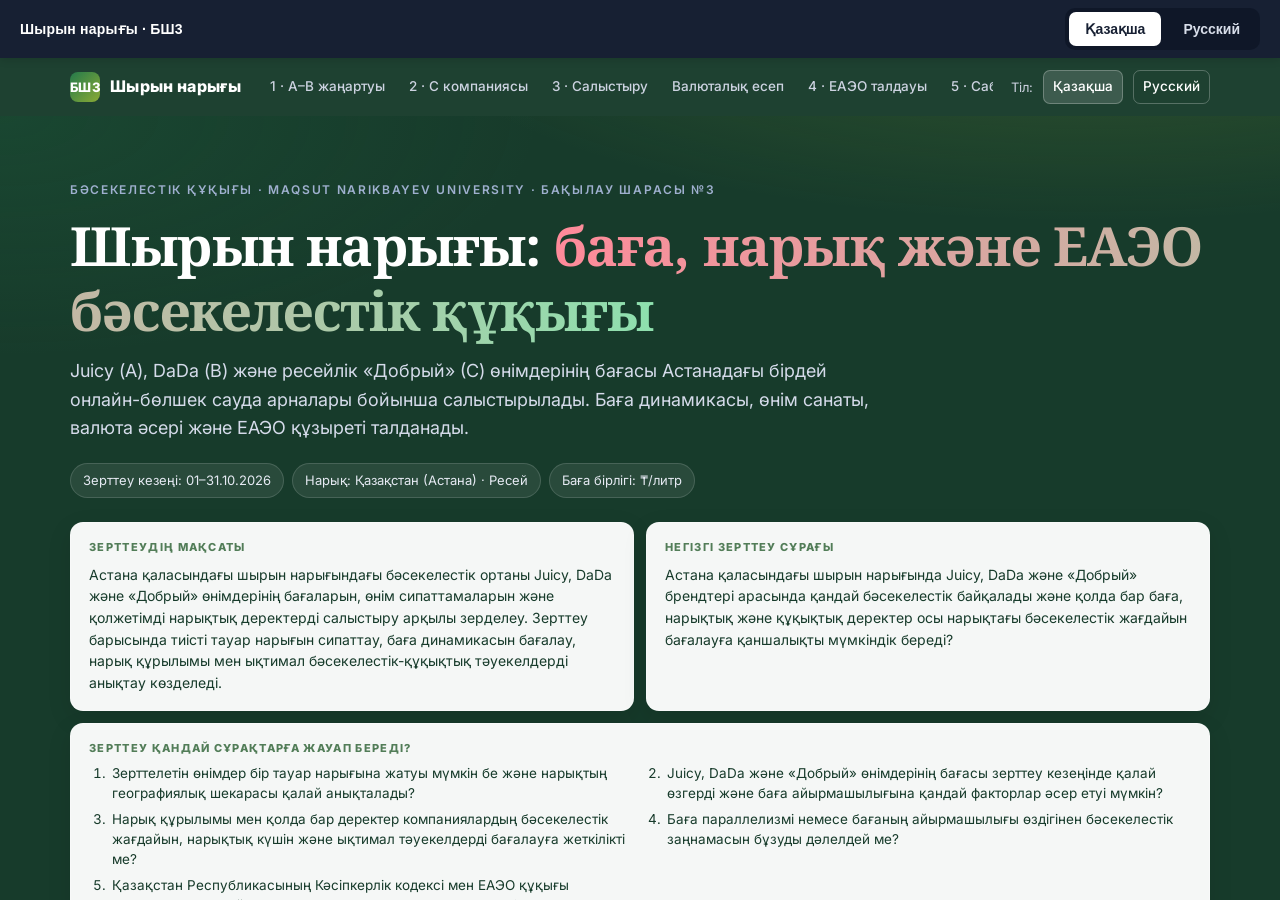
==== site/index.html @ 9baf0c92 "Publish bilingual BSH3 website" ====
<!doctype html>
<html lang="kk">
<head>
<meta charset="utf-8">
<meta name="viewport" content="width=device-width,initial-scale=1">
<title>Шырын нарығы | Рынок соков — БШ3</title>
<style>
*{box-sizing:border-box}
html,body{margin:0;width:100%;height:100%;font-family:Arial,sans-serif;background:#f3f5f8}
.language-bar{height:58px;display:flex;align-items:center;justify-content:space-between;gap:12px;padding:8px 20px;background:#172033;color:#fff;position:relative;z-index:10;box-shadow:0 2px 8px #0002}
.brand{font-size:14px;font-weight:600;letter-spacing:.2px}
.switch{display:flex;gap:6px;background:#0f1728;padding:4px;border-radius:10px}
.switch button{border:0;border-radius:7px;padding:9px 16px;background:transparent;color:#d8deea;font-size:14px;font-weight:600;cursor:pointer}
.switch button.active{background:#fff;color:#172033}
main{height:calc(100% - 58px);width:100%}
iframe{display:block;border:0;width:100%;height:100%;background:#fff}
@media(max-width:600px){.language-bar{padding:8px 10px}.brand{font-size:12px}.switch button{padding:8px 11px;font-size:13px}}
</style>
</head>
<body>
<header class="language-bar">
  <div class="brand" id="brand">Шырын нарығы · БШ3</div>
  <div class="switch" role="group" aria-label="Выбор языка / Тілді таңдау">
    <button id="kzBtn" class="active" type="button" aria-pressed="true" onclick="showLanguage('kk')">Қазақша</button>
    <button id="ruBtn" type="button" aria-pressed="false" onclick="showLanguage('ru')">Русский</button>
  </div>
</header>
<main><iframe id="platform" title="Платформа / Платформа"></iframe></main>
<script>
const pages = {
  kk: "[base64]/[base64]/[base64]/[base64]/QvNC60ZbQvdC00ZbQuiDQsdC10YDQtdC00ZY/PC9wPgo8L2Rpdj4KPGRpdiBjbGFzcz0icmVzZWFyY2gtcGFuZWwgcmVzZWFyY2gtcXVlc3Rpb25zIj4KPGRpdiBjbGFzcz0icmVzZWFyY2gtbGFiZWwiPtCX0LXRgNGC0YLQtdGDINKb0LDQvdC00LDQuSDRgdKx0YDQsNKb0YLQsNGA0pPQsCDQttCw0YPQsNC/[base64]/[base64]/[base64]/[base64]/[base64]/[base64]/RiyDTqdGB0YPRltC80LXQvSAoKzksNyUpINGC0q/RgdGW0L3QtNGW0YDRltC70LXQtNGWLiDQoSDQutC+0LzQv9Cw0L3QuNGP0YHRiyDigJQg0YDQtdGB0LXQudC70ZbQuiDQntCe0J4gwqvQnNGD0LvRgtC+0L0g0J/[base64]/[base64]/0LDQvdC40Y/RgdGLOiDQtdC7LCDQv9C+0LfQuNGG0LjRjywg0LzTmdGA0YLQtdCx0LU8L2Rpdj48L2E+CjxhIGNsYXNzPSJzY29yZSIgaHJlZj0iI2NtcCI+PGRpdiBjbGFzcz0ibm0iPtKu0Ygg0LrQvtC80L/[base64]/[base64]/[base64]/[base64]/[base64]/QutC10L0g0LbTmdC90LUg0q/RiCDQvtGA0YLQsNKbINC60q/[base64]/[base64]/[base64]/[base64]/0LDQvdC40Y8g0q/Qu9C10YHRliDQsdGA0LXQvdC0INKv0LvQtdGB0ZYg0YDQtdGC0ZbQvdC00LUg0LrTqdGA0YHQtdGC0ZbQu9C80LXQudC00ZYuPC9wPgo8L2Rpdj48aDMgY2xhc3M9Im10MiI+0JrQvtC80L/QsNC90LjRjyDQtNC10qPQs9C10LnRltC90LTQtdCz0ZYg0LHSsdGA0YvQvdKT0Ysg0q/[base64]/QtdC9INC+0L3Ri9KjINC60LXQt9C10qPRliDRgdCw0pvRgtCw0LvQtNGLLjwvc21hbGw+PC90ZD48L3RyPgo8dHI+PHRkPlJHIEJyYW5kcyAoRGFEYSksINC606nQu9C10LzQtNGW0Log0q/[base64]/0YLRltC70ZbQutGC0LUgKDAyLjA3LjIwMjYpINGI0YvRgNGL0L0g0q/Qu9C10YHRliDQutOp0YDRgdC10YLRltC70LzQtdCz0LXQvTsgMjAyNSDQutC10LfQtdKj0ZYg0YHQsNKb0YLQsNC70LTRiy48L3NtYWxsPjwvdGQ+PC90cj4KPHRyPjx0ZD7QntGC0LDQvdC00YvSmyDTqdC90ZbQvNC90ZbSoyDQvdCw0YDRi9Kb0YLQsNKT0Ysg0q/[base64]/[base64]/0LDQvdC40Y/RgdGLINGA0LXRgtGW0L3QtNC1INCg0LXRgdC10LnQtNC1INGC0ZbRgNC60LXQu9Cz0LXQvSDQntCe0J4gwqvQnNGD0LvRgtC+0L0g0J/[base64]/[base64]/[base64]/[base64]/[base64]/[base64]/PC9kaXY+PGRpdiBjbGFzcz0iYSIgc3R5bGU9ImNvbG9yOnZhcigtLWJhZCkiPtCW0L7SmzwvZGl2PjxwPtCh0LDRgtGL0LvRi9C8INC606nQu9C10LzRliwg0LDQu9C80LDRgdGC0YvRgNGDINC40LrQtdC80LTRltC70ZbQs9GWLCDRgdCw0YLRi9C/[base64]/[base64]/0LDQvdC40Y/[base64]/QvdC00LXRgNGW0L3QtNC1INCx0ZbRgCDQv9C70LDRgtGE0L7RgNC80LDQtNCw0pPRiyDQtdC60ZYg0L7RgNGC0LDSmyDQtNKv0LrQtdC9IOKAlCBBeWFuTWFya2V0INC/[base64]/0LvQsNGC0YTQvtGA0LzQsCDQttOZ0L3QtSDQsdGW0YDQtNC10Lkg0LXQutGWINC00q/[base64]/RgNGWPC90ZD48dGQ+0JTSr9C60LXQvdC00ZbQuiDQsdCw0pPQsCDRgtCw0YDQuNGF0Ys8L3RkPjx0ZD7QlNKv0LrQtdC90LTRltC6INCx0LDSk9CwINGC0LDRgNC40YXRizwvdGQ+PHRkPtCU0q/QutC10L3QtNGW0Log0LHQsNKT0LAg0YLQsNGA0LjRhdGLPC90ZD48dGQ+0KHQutGA0LjQvdGI0L7RgtGC0LDSk9GLINC00q/[base64]/[base64]/[base64]/QutC10L0g0LHQsNKT0LDQu9Cw0YDRiy4g0KLTqdC80LXQvdC00LUg0LHQsNGB0YLQsNC/0pvRiyDQsdOp0LvRiNC10Log0LHQsNKT0LAg0LbTmdC90LUg4oK4L9C7INC805nQvdGWINCx0LXRgNGW0LvQs9C10L07IDAsOTUg0Lsg06nQvdGW0LzQtNC10YAg0q/[base64]/[base64]/[base64]/[base64]/[base64]/RiCDQsdGA0LXQvdC00YLRltKjINGC0ZbQutC10LvQtdC5INGB0LDQu9GL0YHRgtGL0YDRg9GLIEF5YW5NYXJrZXQg0L/QtdC9IFNtYWxsINGB0LjRj9Kb0YLRiyDQvtGA0YLQsNKbINC00q/QutC10L3QtNC10YDQtNC1INC20q/RgNCz0ZbQt9GW0LvQtdC00ZY7INKb0LDQu9KT0LDQvSDQtNKv0LrQtdC90LTQtdGA0LTQtdCz0ZYg0LHQsNKT0LDQu9Cw0YAg0L3QsNGA0YvSm9GC0LDSk9GLINKx0YHRi9C90YvRgdGC0LDRgCDQsNGD0pvRi9C80YvQvSDRgdC40L/[base64]/QsNC90LXQu9GM0LTQtdGA0ZYg0LzQtdC9INKb0LDRgtGL0YHRiyDQttC+0psg0YLQsNGD0LDRgCDRgdGD0YDQtdGC0YLQtdGA0ZYg0LDQu9GL0L3Ri9C/[base64]/QvTwvZmlnY2FwdGlvbj48L2ZpZ3VyZT48L2Rpdj48L2Rpdj4KPGgzIGNsYXNzPSJtdDIiPtCe0YDRgtCw0psg0LTSr9C60LXQvdC00LXRgCDQsdC+0LnRi9C90YjQsCDRgdCw0LvRi9GB0YLRi9GA0YMsIOKCuC/QuzwvaDM+CjxkaXYgY2xhc3M9InRibHdyYXAgbXQiPgo8dGFibGUgY2xhc3M9InRibCI+Cjx0aGVhZD48dHI+PHRoPtCa0q/[base64]/[base64]/[base64]/[base64]/[base64]/[base64]/[base64]/[base64]/[base64]/[base64]/[base64]/LCAyLdGC0LDRgNC80LDSmzwvdGQ+PHRkPtCR06nQu9GW0Lwg0LzSr9GI0LUg0LzQtdC80LvQtdC60LXRgtGC0LXRgNC00ZbSoyDQtdC60ZYg0LbTmdC90LUg0L7QtNCw0L0g0LrTqdC/[base64]/[base64]/[base64]/[base64]/[base64]/QtdC9INC00LjRgdGC0YDQuNCx0YzRjtGC0L7RgCDQsNGA0LDRgdGL0L3QtNCw0pPRiyDRiNCw0YDRgiDigJQg0YLQtdC6INGL0pvRgtC40LzQsNC7INC30LXRgNGC0YLQtdGDINCx0LDSk9GL0YLRiy48L3RkPjwvdHI+Cjx0cj48dGQ+NzYt0LHQsNC/[base64]/0L/[base64]/0L/[base64]/Qu9GL0psg0YjQtdC60LDRgNCw0YHRiyDQtdC60ZYg0LbTmdC90LUg0L7QtNCw0L0g0LrTqdC/INC80q/RiNC1INC80LXQvNC70LXQutC10YLRgtGW0qMg0LDRg9C80LDSk9GL0L0g0pvQsNC80YLRi9GB0LAsINC90LDRgNGL0psg0YLRgNCw0L3RgdGI0LXQutCw0YDQsNC70YvSmyDQsdC+0LvRi9C/[base64]/[base64]/[base64]/[base64]/0LDQvdC40Y/[base64]/0LrRltC70ZbQutGC0ZYg0YjQtdC6INGC0LXQutGB0LXRgNGW0LvQvNC10LnQtNGWLjwvdGQ+PC90cj4KPHRyIGNsYXNzPSJncnAiPjx0ZCBjb2xzcGFuPSIzIj7SmtCw0LfQsNKb0YHRgtCw0L0g0KDQtdGB0L/Rg9Cx0LvQuNC60LDRgdGL0L3Ri9KjINKb0rHSm9GL0pPRizwvdGQ+PC90cj4KPHRyPjx0ZD7QmtOZ0YHRltC/[base64]/0L7Qu9C40Y/Qu9GL0psg0LbQsNKT0LTQsNC50LTRiyDRgtC10YDRltGBINC/[base64]/0LXQvSDQsNKb0L/[base64]/[base64]/0LDQvdC40Y/QvdGLINKb0L7RgdGDINGC0YDQsNC90YHRiNC10LrQsNGA0LDQu9GL0psg0L3QsNGA0YvSm9GC0Ysg06nQt9C00ZbQs9GW0L3QtdC9INC005nQu9C10LvQtNC10LzQtdC50LTRli48L2I+0J3QsNGA0YvSm9GC0YvSoyDQs9C10L7Qs9GA0LDRhNC40Y/[base64]/[base64]/[base64]/[base64]/[base64]/[base64]/[base64]/RgtC10YM8L3RkPjwvdHI+Cjx0cj48dGQ+0JHRgNC10L3QtNGC0LXRgCDQsdC+0LnRi9C90YjQsCDRgdCw0YLRi9C70YvQvCDQutOp0LvQtdC80ZYg0LzQtdC9INC90LDRgNGL0psg0q/[base64]/0LDQvdC40Y/Qu9Cw0YAg0LDRgNCw0YHRi9C90LTQsNKT0Ysg0LHQsNC50LvQsNC90YvRgSDQv9C10L0g0LDSm9C/[base64]/[base64]/QtNGW0Log0KEg0LrQvtC80L/QsNC90LjRj9GB0Ysg0LzQtdC9INC20LDSo9CwINC00LXRgNC10LrRgtC10YAg0pvQvtGB0YvQu9KT0LDQvdC90LDQvSDQutC10LnRltC9INC60q/[base64]/[base64]/[base64]/[base64]/[base64]/[base64]/[base64]/RhtC40Y8g4omIIDAsMDAuINCU0LXSo9Cz0LXQudC70LXRgCDQsNGA0LDRgdGL0L3QtNCw0pPRiyDQutC+0YDRgNC10LvRj9GG0LjRjyAoMCw3NCkg4oCUINC10LrRliDQsdGA0LXQvdC00LrQtSDQvtGA0YLQsNKbINC40L3RhNC70Y/RhtC40Y/[base64]/[base64]/Qu9C10YHRltC9INC10YHQtdC/[base64]/[base64]/[base64]/Sm9GLINC90rHRgdKb0LApPC9iPjwvdGQ+PHRkPsKr0JTQvtCx0YDRi9C5wrsg0pvQvtGB0YvQu9C00Ys7INC60q/[base64]/[base64]/RgNC70ZYuINCd0LDRgNGL0psg0q/[base64]/[base64]/[base64]/0LAg0LzQtdC9INKb0rHRgNCw0Lwg0LDQudGL0YDQvNCw0YHRi9C9INC20L7QudC80LDQudC00YsuPC9saT4KPGxpPuKCuC/[base64]/0LDQvdC40Y8g0LTQtdKj0LPQtdC50ZbQvdC00LUg0LbTmdC90LUg05nRgNGC0q/RgNC70ZYg0LrQtdC30LXSo9C00LU7IEhISSDQvNC10L0gQ1IzINC10YHQtdC/[base64]/[base64]/RiCDQsdGA0LXQvdC00YLRliA0INCw0L/RgtCwINCx0L7QudGLINCw0L/[base64]/QsNGA0YLQvdC10YDRgdGC0ZbSoyDRgtGW0YDQutC10YMg0LTQtdGA0LXQutGC0LXRgNGW0L0g0YDQsNGB0YLQsNGDLjwvbGk+CjxsaT7SmtCgINCR0J3QoS3RgtC10L0g0YjRi9GA0YvQvSDQuNC80L/[base64]/[base64]/[base64]/[base64]/[base64]/[base64]/QutC10L3QtNGW0Log0LHQsNKb0YvQu9Cw0YM7INChINC60L7QvNC/0LDQvdC40Y/[base64]/Qu9Cw0YLRhNC+0YDQvNCw0LTQsNKT0Ysg0LHRltGA0LTQtdC5INC00q/[base64]/[base64]/0LDQudC00LDQu9Cw0L3RgyDRgtGD0YDQsNC70Ysg0LzTmdC70ZbQvNC00LXQvNC1PC9oMz4KPHA+0JbQsNGB0LDQvdC00Ysg0LjQvdGC0LXQu9C70LXQutGCINC/[base64]/[base64]/[base64]/[base64]/QvdGWOiAzMS4xMC4yMDI2LiDQn9C70LDRgtGE0L7RgNC80LAg0L7Sm9GDLdC30LXRgNGC0YLQtdGDINC80LDRgtC10YDQuNCw0LvRiyDQsdC+0LvRi9C/[base64]/[base64]/[base64]/[base64]/[base64]/J0RhRGEnOidKdWljeSd9OiAkeyh2PjA/[base64]/[base64]",
  ru: "[base64]/[base64]/RgNCw0LLQsCDQldCQ0K3QoTwvYT48L2xpPgo8bGk+PGEgaHJlZj0iI2NvbnQiPjUgwrcg0J/[base64]/RgNCw0LLQviDQldCQ0K3QoTwvZW0+PC9oMT4KPHAgY2xhc3M9ImxlYWQiPtCm0LXQvdGLINC/0YDQvtC00YPQutGC0L7QsiBKdWljeSAoQSksIERhRGEgKEIpINC4INGA0L7RgdGB0LjQudGB0LrQvtCz0L4g0LHRgNC10L3QtNCwIMKr0JTQvtCx0YDRi9C5wrsgKEMpINGB0L7Qv9C+0YHRgtCw0LLQu9GP0Y7RgtGB0Y8g0L/[base64]/0YDQvtC00YPQutGG0LjQuCwg0LLQu9C40Y/QvdC40LUg0LLQsNC70Y7RgtC90L7Qs9C+INC60YPRgNGB0LAg0Lgg0LrQvtC80L/QtdGC0LXQvdGG0LjRjyDQvtGA0LPQsNC90L7QsiDQldCQ0K3QoS48L3A+CjxkaXYgY2xhc3M9Im1ldGEiPgo8c3BhbiBjbGFzcz0iY2hpcCI+0J/[base64]/Rg9GC0LXQvCDRgdC+0L/QvtGB0YLQsNCy0LvQtdC90LjRjyDRhtC10L0sINGF0LDRgNCw0LrRgtC10YDQuNGB0YLQuNC6INC/[base64]/0L7RgtC10L3RhtC40LDQu9GM0L3Ri9C1INGA0LjRgdC60Lgg0YEg0YLQvtGH0LrQuCDQt9GA0LXQvdC40Y8g0LrQvtC90LrRg9GA0LXQvdGC0L3QvtCz0L4g0L/RgNCw0LLQsC48L3A+CjwvZGl2Pgo8ZGl2IGNsYXNzPSJyZXNlYXJjaC1wYW5lbCI+CjxkaXYgY2xhc3M9InJlc2VhcmNoLWxhYmVsIj7QntGB0L3QvtCy0L3QvtC5INC40YHRgdC70LXQtNC+0LLQsNGC0LXQu9GM0YHQutC40Lkg0LLQvtC/[base64]/0YDQsNCy0L7QstGL0LUg0LTQsNC90L3Ri9C1INC/0L7Qt9Cy0L7Qu9GP0Y7RgiDQvtGG0LXQvdC40YLRjCDRgdC+0YHRgtC+0Y/QvdC40LUg0LrQvtC90LrRg9GA0LXQvdGG0LjQuCDQvdCwINGN0YLQvtC8INGA0YvQvdC60LU/PC9wPgo8L2Rpdj4KPGRpdiBjbGFzcz0icmVzZWFyY2gtcGFuZWwgcmVzZWFyY2gtcXVlc3Rpb25zIj4KPGRpdiBjbGFzcz0icmVzZWFyY2gtbGFiZWwiPtCd0LAg0LrQsNC60LjQtSDQstC+0L/RgNC+0YHRiyDQvtGC0LLQtdGH0LDQtdGCINC40YHRgdC70LXQtNC+0LLQsNC90LjQtT88L2Rpdj4KPG9sPgo8bGk+0JzQvtCz0YPRgiDQu9C4INC40YHRgdC70LXQtNGD0LXQvNGL0LUg0L/RgNC+0LTRg9C60YLRiyDQvtGC0L3QvtGB0LjRgtGM0YHRjyDQuiDQvtC00L3QvtC80YMg0YLQvtCy0LDRgNC90L7QvNGDINGA0YvQvdC60YMg0Lgg0LrQsNC6INC+0L/RgNC10LTQtdC70Y/RjtGC0YHRjyDQtdCz0L4g0LPQtdC+0LPRgNCw0YTQuNGH0LXRgdC60LjQtSDQs9GA0LDQvdC40YbRiz88L2xpPgo8bGk+0JrQsNC6INC40LfQvNC10L3Rj9C70LjRgdGMINGG0LXQvdGLIEp1aWN5LCBEYURhINC4IMKr0JTQvtCx0YDRi9C5wrsg0LIg0L/QtdGA0LjQvtC0INC40YHRgdC70LXQtNC+0LLQsNC90LjRjyDQuCDQutCw0LrQuNC1INGE0LDQutGC0L7RgNGLINC80L7Qs9C70Lgg0L/QvtCy0LvQuNGP0YLRjCDQvdCwINGA0LDQt9C90LjRhtGDINCyINGG0LXQvdCw0YU/PC9saT4KPGxpPtCU0L7RgdGC0LDRgtC+0YfQvdC+INC70Lgg0YHRgtGA0YPQutGC0YPRgNGLINGA0YvQvdC60LAg0Lgg0LjQvNC10Y7RidC40YXRgdGPINC00LDQvdC90YvRhSDQtNC70Y8g0L7RhtC10L3QutC4INC60L7QvdC60YPRgNC10L3RgtC90L7Qs9C+INC/0L7Qu9C+0LbQtdC90LjRjyDQutC+0LzQv9Cw0L3QuNC5LCDQuNGFINGA0YvQvdC+0YfQvdC+0Lkg0YHQuNC70Ysg0Lgg0L/QvtGC0LXQvdGG0LjQsNC70YzQvdGL0YUg0YDQuNGB0LrQvtCyPzwvbGk+CjxsaT7QlNC+0LrQsNC30YvQstCw0Y7RgiDQu9C4INGG0LXQvdC+0LLQvtC5INC/[base64]/0YDQsNCy0L7QstGL0LUg0LrRgNC40YLQtdGA0LjQuCDQv9GA0LjQvNC10L3QuNC80Ysg0YEg0YLQvtGH0LrQuCDQt9GA0LXQvdC40Y8g0J/RgNC10LTQv9GA0LjQvdC40LzQsNGC0LXQu9GM0YHQutC+0LPQviDQutC+0LTQtdC60YHQsCDQoNC10YHQv9GD0LHQu9C40LrQuCDQmtCw0LfQsNGF0YHRgtCw0L0g0Lgg0L/[base64]/0L/[base64]/[base64]/RhtC40Y8g4omIIDAsMDApOyDQvdCw0L/RgNCw0LLQu9C10L3QuNGPINC40LfQvNC10L3QtdC90LjRjyDRgdC+0LLQv9Cw0LvQuCDRgtC+0LvRjNC60L4g0LIgNSDQuNC3IDExINC80LXRgdGP0YbQtdCyLiDQk9C+0LTQvtCy0L7QuSDRgNC+0YHRgiAoSnVpY3kgKzUsMSUsIERhRGEgKzExLDYlKSDRgdC+0L/QvtGB0YLQsNCy0LjQvCDRgSDQvtCx0YnQuNC8INGA0L7RgdGC0L7QvCDRhtC10L0g0L3QsCDRgdC+0LrQuC4gwqvQlNC+0LHRgNGL0LnCuyDQstC60LvRjtGH0LXQvSDQsiDQsNC90LDQu9C40Lcg0LrQsNC6INC/0L7RgtC10L3RhtC40LDQu9GM0L3Ri9C5INC60L7QvdC60YPRgNC10L3Rgiwg0LAg0LXQs9C+INGA0L7Qt9C90LjRh9C90YvQtSDRhtC10L3RiyDQsiDQoNC+0YHRgdC40Lgg0LjRgdC/0L7Qu9GM0LfRg9GO0YLRgdGPINGC0L7Qu9GM0LrQviDQutCw0Log0LLQvdC10YjQvdC40Lkg0L7RgNC40LXQvdGC0LjRgC4g0J3QtdC+0LHRhdC+0LTQuNC80YvQtSDQutGA0LjRgtC10YDQuNC4INC60L7QvNC/0LXRgtC10L3RhtC40Lgg0JXQrdCaINC00LvRjyDQv9Cw0YDRiyBB4oCTQiDQvdC1INCy0YvQv9C+0LvQvdC10L3Riywg0L/QvtGN0YLQvtC80YMg0LLQvtC/0YDQvtGBINC90LAg0L3QsNGG0LjQvtC90LDQu9GM0L3QvtC8INGD0YDQvtCy0L3QtSDQvtGC0L3QvtGB0LjRgtGB0Y8g0Log0LrQvtC80L/QtdGC0LXQvdGG0LjQuCDQkNCX0KDQmiDQv9C+INCf0YDQtdC00L/RgNC40L3QuNC80LDRgtC10LvRjNGB0LrQvtC80YMg0LrQvtC00LXQutGB0YMuIDxiPtC/[base64]/QvtC70YzQt9GD0Y7RgtGB0Y8g0YLQvtC70YzQutC+INC60LDQuiDQstC90LXRiNC90LjQuSDQvtGA0LjQtdC90YLQuNGALiDQmtGA0LjRgtC10YDQuNC4INC60L7QvNC/0LXRgtC10L3RhtC40Lgg0JXQrdCaINCyINC+0YLQvdC+0YjQtdC90LjQuCDQv9Cw0YDRiyBB4oCTQiDQvdC1INCy0YvQv9C+0LvQvdC10L3Riywg0L/QvtGN0YLQvtC80YMg0LLQvtC/0YDQvtGBINC+0YLQvdC+0YHQuNGC0YHRjyDQuiDQvdCw0YbQuNC+0L3QsNC70YzQvdC+0LzRgyDRg9GA0L7QstC90Y4g0Lgg0LrQvtC80L/QtdGC0LXQvdGG0LjQuCDQkNCX0KDQmiDQv9C+INCf0YDQtdC00L/[base64]/QsNC90LjRjyBDOiDRgdGC0YDQsNC90LAsINC/[base64]/[base64]/QvtGB0YLQsNCy0LvQtdC90Ysg0L/QvtC60LDQt9Cw0YLQtdC70Lgg0LfQsCAwMS4xMCwgMjkuMTAg0LggMzAuMTAuMjAyNiDQv9C+INC+0LTQuNC90LDQutC+0LLRi9C8INC60LDQvdCw0LvQsNC8INC/[base64]/0LXRgNC40L7QtDwvZGl2PjwvZGl2Pgo8ZGl2IGNsYXNzPSJrcGkiPjxkaXYgY2xhc3M9InYiPuKJiCAwLDAwPC9kaXY+PGRpdiBjbGFzcz0ibCI+0JrQvtGA0YDQtdC70Y/RhtC40Y8g0LzQtdGB0Y/Rh9C90YvRhSDQuNC30LzQtdC90LXQvdC40LkgQSDQuCBCIMK3IDExINC80LXRgdGP0YbQtdCyPC9kaXY+PC9kaXY+CjxkaXYgY2xhc3M9ImtwaSI+PGRpdiBjbGFzcz0idiI+NSAvIDExPC9kaXY+PGRpdiBjbGFzcz0ibCI+0J3QsNC/0YDQsNCy0LvQtdC90LjQtSDQuNC30LzQtdC90LXQvdC40Y8g0YbQtdC90Ysg0YHQvtCy0L/QsNC70L4g0YLQvtC70YzQutC+INCyINGD0LrQsNC30LDQvdC90YvQtSDQvNC10YHRj9GG0Ys8L2Rpdj48L2Rpdj4KPC9kaXY+CjxoMyBjbGFzcz0ibXQyIj7QndC+0LLRi9C1INC/[base64]/[base64]/0L4g0YjQtdGB0YLRjCDQv9GA0Y/[base64]/0LXRgNC10YHRh9C10YLQsCDQvdCwIDEg0LvQuNGC0YA6INGA0L7Qt9C90LjRh9C90LDRjyDRhtC10L3QsCDDtyDQvtCx0YrQtdC8INGD0L/QsNC60L7QstC60LguPC9kaXY+CjxoMyBjbGFzcz0ibXQyIj7Qk9GA0LDRhNC40LrQuCDQuNGB0YLQvtGA0LjQuCDRhtC10L08L2gzPgo8ZGl2IGNsYXNzPSJjYXJkIG10Ij4KPGgzPkp1aWN5INC4IERhRGEgwrcg0LzQtdGB0Y/[base64]/0L4g0L7QutGC0Y/QsdGA0YwgMjAyNiDQs9C+0LTQsC4g0JzQtdGB0Y/Rh9C90YvQuSDRgNGP0LQg0L/QvtC60LDQt9Cw0L0g0L7RgtC00LXQu9GM0L3QviDQvtGCINC90LDQsdC70Y7QtNC10L3QuNC5INC/0L4g0LzQsNCz0LDQt9C40L3QsNC8LjwvcD4KPC9kaXY+CjxkaXYgY2xhc3M9ImNhcmQgbXQiPgo8aDM+0JzQtdGB0Y/Rh9C90L7QtSDQuNC30LzQtdC90LXQvdC40LUg0YbQtdC90YssICU8L2gzPgo8ZGl2IGlkPSJjaE1vTSI+PC9kaXY+CjxwIGNsYXNzPSJzbWFsbCI+0J3QsNC/0YDQsNCy0LvQtdC90LjQtSDQuNC30LzQtdC90LXQvdC40Y8g0YbQtdC9INGB0L7QstC/0LDQu9C+INGC0L7Qu9GM0LrQviDQsiA1INC40LcgMTEg0LzQtdGB0Y/RhtC10LIuINCa0L7RgNGA0LXQu9GP0YbQuNGPINC80LXRgdGP0YfQvdGL0YUg0LjQt9C80LXQvdC10L3QuNC5IOKJiCAwLDAwLjwvcD4KPC9kaXY+CjxkaXYgY2xhc3M9ImNhcmQgbXQiPgo8aDM+0JTQvtC70Y8g0L7RgtC10YfQtdGB0YLQstC10L3QvdC+0Lkg0L/[base64]/[base64]/[base64]/RgNC10LTRgdGC0LDQstC70Y/[base64]/[base64]/[base64]/[base64]/[base64]/0YDQvtC00YPQutGG0LjQuCDQvdCwINGA0YvQvdC60LU8L3RkPjx0ZCBjbGFzcz0ibiI+NjAlPGJyLz48c21hbGw+0Y/QvdCy0LDRgNGM4oCT0LzQsNC5IDIwMjU8L3NtYWxsPjwvdGQ+PHRkPjxzcGFuIGNsYXNzPSJiYWRnZSBiLW9rIj7QldGB0YLRjCDQvdC+0LLRi9C1INC00LDQvdC90YvQtSDihpIg0L/QvtC60LDQt9Cw0YLQtdC70Ywg0L/QtdGA0LXRgdGH0LjRgtCw0L08L3NwYW4+PGJyLz48Yj42Myw1JTwvYj4gKNKb0LDSo9GC0LDRgOKAk9GI0ZbQu9C00LUgMjAyNikgLyA2MCwzJSAo0pvQsNKj0YLQsNGA4oCT0YjRltC70LTQtSAyMDI1KTwvdGQ+PC90cj4KPHRyPjx0ZD7QmNC80L/[base64]/QsNC90LjRjyBDOiDQntCe0J4gwqvQnNGD0LvRgtC+0L0g0J/[base64]/QsNGA0YLQvdC10YDRgcK7INC4INC10LPQviDRj9Cx0LvQvtGH0L3Ri9C5INGB0L7QuiDCq9CU0L7QsdGA0YvQucK7LiDQn9GA0L7QtNGD0LrRgiDQv9GA0L7QuNC30LLQvtC00LjRgtGB0Y8g0LIg0KDQvtGB0YHQuNC4INC4INC/[base64]/QvtC00YLQstC10YDQttC00LDRjtGC0YHRjyDQvtGC0LrRgNGL0YLRi9C80Lgg0YDQtdC10YHRgtGA0L7QstGL0LzQuCDQt9Cw0L/QuNGB0Y/QvNC4LCDQtNC+0YHRgtGD0L/[base64]/RgNC+0LLQtdGA0Y/QtdC80YvQuSDQv9Cw0YDQsNC80LXRgtGAPC90aD48dGg+0KPRgdGC0LDQvdC+0LLQu9C10L3QvdGL0LUg0YHQstC10LTQtdC90LjRjzwvdGg+PHRoIHN0eWxlPSJ3aWR0aDoyNDBweCI+0J/[base64]/QvtC00YLQstC10YDQttC00LXQvdC40Y4g0L7RhNC40YbQuNCw0LvRjNC90L7QuSDQstGL0L/QuNGB0LrQvtC5INC40Lcg0JXQk9Cg0K7Qmy48YnIvPjxzbWFsbD7Qn9GA0LDQstC+0LLRi9C1INGA0L7Qu9C4INC/0YDQvtC40LfQstC+0LTQuNGC0LXQu9GPINGC0L7QstCw0YDQsCDQuCDQstC70LDQtNC10LvRjNGG0LAg0LHRgNC10L3QtNCwL9C00LjRgdGC0YDQuNCx0YzRjtGC0L7RgNCwINC90LUg0Y/QstC70Y/[base64]/0L7RgdGC0LDQstC40LzRi9C5INGC0L7QstCw0YA8L2I+PC90ZD48dGQ+0K/[base64]/[base64]/[base64]/[base64]/QvtC00YLQstC10YDQttC00LDQtdGCINGE0LDQutGC0LjRh9C10YHQutGD0Y4g0LTQvtGB0YLRg9C/[base64]/[base64]/QsdC70L7Rh9C90YvQuSDRgdC+0LosIDEg0LssINC+0LTQuNC90LDQutC+0LLQvtC1INC/0L7RgtGA0LXQsdC40YLQtdC70YzRgdC60L7QtSDQvdCw0LfQvdCw0YfQtdC90LjQtS48L3A+PC9kaXY+CjxkaXYgY2xhc3M9InN0ZXAgeWVzIj48ZGl2IGNsYXNzPSJxIj4zIMK3INCU0L7RgdGC0YPQv9C10L0g0LvQuCDQvtC9INGC0LXQvCDQttC1INC/0L7QutGD0L/QsNGC0LXQu9GP0Lw/PC9kaXY+PGRpdiBjbGFzcz0iYSIgc3R5bGU9ImNvbG9yOnZhcigtLW9rKSI+0JTQsDwvZGl2PjxwPtCf0YDQvtC00LDQtdGC0YHRjyDQsiDRgNC+0LfQvdC40YbQtSDQmtCw0LfQsNGF0YHRgtCw0L3QsCDQutCw0Log0LjQvNC/0L7RgNGC0L3Ri9C5INC/[base64]/RgNC+0LTQsNC2LCDRjdC70LDRgdGC0LjRh9C90L7RgdGC0Lgg0LfQsNC80LXRidC10L3QuNGPINC4INC/0LXRgNC10LrQu9GO0YfQtdC90LjQuCDQv9C+0LrRg9C/0LDRgtC10LvQtdC5LjwvcD48L2Rpdj4KPC9kaXY+CjxkaXYgY2xhc3M9InN0YXR1cyI+CjxkaXYgY2xhc3M9InMxIj48aDQ+wqvQlNC+0LHRgNGL0LnCuyDQsiDQmtCw0LfQsNGF0YHRgtCw0L3QtSDigJQg0L/QvtGC0LXQvdGG0LjQsNC70YzQvdGL0Lkg0LrQvtC90LrRg9GA0LXQvdGCPC9oND48cCBzdHlsZT0ibWFyZ2luOjA7Zm9udC1zaXplOjE0LjVweCI+0JIg0LzQsNCz0LDQt9C40L3QsNGFIEF5YW5NYXJrZXQg0LggU21hbGwg0LIg0JDRgdGC0LDQvdC1INC/0YDQvtC00YPQutGCIMKr0JTQvtCx0YDRi9C5wrsg0L7QsdGK0LXQvNC+0LwgMSDQuyDQt9Cw0YTQuNC60YHQuNGA0L7QstCw0L0g0LIg0LjRgdGC0L7RgNC40Lgg0YbQtdC9IEFyemFuLmt6LiDQrdGC0L4g0L/QvtC00YLQstC10YDQttC00LDQtdGCINC10LPQviDQtNC+0YHRgtGD0L/QvdC+0YHRgtGMINC00LvRjyDQv9C+0LrRg9C/0LDRgtC10LvQtdC5INCyINCa0LDQt9Cw0YXRgdGC0LDQvdC1LiDQpNCw0LrRgtC40YfQtdGB0LrQsNGPINGB0YLQtdC/0LXQvdGMINC60L7QvdC60YPRgNC10L3RgtC90L7Qs9C+INC00LDQstC70LXQvdC40Y8g0L7Qv9GA0LXQtNC10LvRj9C10YLRgdGPINGBINGD0YfQtdGC0L7QvCDQtNCw0L3QvdGL0YUg0L4g0L/RgNC+0LTQsNC20LDRhSDQuCDQv9C10YDQtdC60LvRjtGH0LXQvdC40Lgg0L/QvtC60YPQv9Cw0YLQtdC70LXQuS48L3A+PC9kaXY+CjxkaXYgY2xhc3M9InMyIj48aDQ+0J/[base64]/[base64]/QstC70Y/RjtGC0YHRjyDQv9GA0LXQtNC70L7QttC10L3QuNGP0LzQuCwg0L3QtdC/0L7RgdGA0LXQtNGB0YLQstC10L3QvdC+INC00L7RgdGC0YPQv9C90YvQvNC4INC/0L7QutGD0L/[base64]/0LDQvdC40Lk8L2gyPjwvZGl2Pgo8c3BhbiBjbGFzcz0iY3JpdCI+0JrRgNC40YLQtdGA0LjQuSDCtyA8Yj4yNTwvYj4g0LHQsNC70LvQvtCyPC9zcGFuPgo8L2Rpdj4KPHAgY2xhc3M9ImludHJvIj7QotGA0Lgg0L/RgNC+0LTRg9C60YLQsCDRgdC+0L/[base64]/[base64]/[base64]/[base64]/[base64]/[base64]/QviAzMCDQvtC60YLRj9Cx0YDRjy48L3RkPjwvdHI+Cjx0cj48dGQ+0KLQuNC/[base64]/0L4g0YHQutGA0LjQvdGI0L7RgtCw0Lw7INC90LDQu9C40YfQuNC1INGB0L/QtdGG0LjQsNC70YzQvdC+0Lkg0LDQutGG0LjQuCDQvdC1INC/[base64]/0L7Qu9GM0LfQvtCy0LDQvdCwINC/0L7RgtGA0LXQsdC40YLQtdC70YzRgdC60LDRjyDRhtC10L3QsCwg0YPQutCw0LfQsNC90L3QsNGPINC/0YDQvtC00LDQstGG0L7QvDsg0L/QtdGA0LXRgdGH0LXRgiDQsdC10Lcg0J3QlNChINC90LUg0L/[base64]/0L7RgdGC0LDQstC70LXQvdGLINGG0LXQvdGLINC30LAg0YLRgNC4INC00LDRgtGLINCyINC80LDQs9Cw0LfQuNC90LDRhSBBeWFuTWFya2V0INC4IFNtYWxsLiDQkiDRgtCw0LHQu9C40YbQtSDQvdC40LbQtSDQv9GA0LjQstC10LTQtdC90LAg0YbQtdC90LAg0L/RgNC+0LTRg9C60YLQsCDQt9CwINC70LjRgtGALiDQmNGB0YLQvtGH0L3QuNC6OiDRgdC60YDQuNC90YjQvtGC0Ysg0LjRgdGC0L7RgNC40Lgg0YbQtdC9IEFyemFuLmt6LCDQt9Cw0LPRgNGD0LbQtdC90L3Ri9C1INC90LAg0Y3RgtGDINC/[base64]/[base64]/[base64]/[base64]/[base64]/0YDQtdGC0LDRhtC40Y8g0LTQsNC90L3Ri9GFLjwvYj4g0J/QtdGA0LXRh9C10L3RjCDQvNCw0LPQsNC30LjQvdC+0LIg0LTQu9GPINGC0YDQtdGFINC/0YDQvtC00YPQutGC0L7QsiDQv9C+0LvQvdC+0YHRgtGM0Y4g0L3QtSDRgdC+0LLQv9Cw0LTQsNC10YIuINCf0L7RjdGC0L7QvNGDINC/0YDRj9C80L7QtSDRgdGA0LDQstC90LXQvdC40LUg0YLRgNC10YUg0LHRgNC10L3QtNC+0LIg0L/RgNC+0LLQvtC00LjRgtGB0Y8g0L/[base64]/QsNC30L7QvdCwINGA0YvQvdC+0YfQvdGL0YUg0L/[base64]/0YDQvtC00YPQutGC0L7QsiDQvtCx0YDQtdC30LDQvdGLINCyINC+0LTQuNC90LDQutC+0LLQvtC8INC80LDRgdGI0YLQsNCx0LU7INC/0LDQvdC10LvQuCDQsdGA0LDRg9C30LXRgNCwINC4INC40LfQvtCx0YDQsNC20LXQvdC40Y8g0L/[base64]/[base64]/0L4g0L7QsdGJ0LjQvCDQvNCw0LPQsNC30LjQvdCw0LwsIOKCuC/[base64]/0L7QutCw0LfRi9Cy0LDQtdGCINGG0LXQvdGDINC30LAg0LvQuNGC0YAg0LIg0L7QtNC90L7QvCDQvNCw0LPQsNC30LjQvdC1INC4INC30LAg0L7QtNC90YMg0LTQsNGC0YMuINCh0L7RgdGC0LDQsiDQuCDQutCw0YLQtdCz0L7RgNC40Y8g0L/[base64]/[base64]/QvdC40LUg0LrRg9GA0YHQsCDQuCDQuNC30LzQtdC90LXQvdC40LUg0YbQtdC90Ysg0LIg0LLQsNC70Y7RgtC1INC/[base64]/[base64]/[base64]/QtdGA0LXRgdGH0LXRgiDRhtC10L0g0YDQvtGB0YHQuNC50YHQutC40YUg0L7QvdC70LDQudC9LdCy0LjRgtGA0LjQvSDQsiDRgtC10L3Qs9C1LjwvcD4KPC9kaXY+CjxwIGNsYXNzPSJzbWFsbCBtdCI+0J/[base64]/QuNC70YHRjyDQv9C+INC+0YLQvdC+0YjQtdC90LjRjiDQuiDRgtC10L3Qs9C1INC90LAgNywyMSUuPC9wPgo8L2Rpdj4KPGRpdiBjbGFzcz0iY2FyZCI+CjxoMz7Qn9C10YDQtdGB0YfQtdGCINGG0LXQvdGLINCyINGA0YPQsdC70Y/RhSwgMzEuMTAuMjAyNjwvaDM+CjxkaXYgY2xhc3M9InRibHdyYXAiPgo8L2Rpdj4KPC9kaXY+CjwvZGl2Pgo8ZGl2IGNsYXNzPSJjYXJkIG10MiI+CjxoMz7QktC70LjRj9C90LjQtSDQutGD0YDRgdCwOiDQutCw0Log0LzQtdC90Y/QtdGC0YHRjyDRhtC10L3QsCDQsiDRgtC10L3Qs9C1INC/0YDQuCDQvdC10LjQt9C80LXQvdC90L7QuSDRhtC10L3QtSDQsiDRgNGD0LHQu9GP0YU/[base64]/RgNC40LzQtdGA0LUg0L/RgNC4INC90LXQuNC30LzQtdC90L3QvtC5INGG0LXQvdC1INCyINGA0YPQsdC70Y/RhSAxNzgsNDkg4oK9IMOXIDUsMjcgPSA5NDAsNjQg4oK4LCDQsCAxNzgsNDkg4oK9IMOXIDUsNjUgPSAxIDAwOCw0NyDigrguINCg0LDQt9C90LjRhtCwINGB0L7RgdGC0LDQstC70Y/[base64]/[base64]/[base64]/QvdC40LUg0LjQt9C80LXQvdC10L3QuNGPINGG0LXQvdGLINCyINGA0YPQsdC70Y/RhTwvc21hbGw+PGIgaWQ9InJPd24iPuKAlDwvYj48L2Rpdj4KPGRpdj48c21hbGw+0JLQu9C40Y/[base64]/RgNC10LTQtdC70LjRgtGMINC/0YDQuNC80LXQvdC40LzQvtC1INC/0YDQsNCy0L4g0Lgg0LrQvtC80L/QtdGC0LXQvdGC0L3Ri9C5INC+0YDQs9Cw0L06INCV0LLRgNCw0LfQuNC50YHQutCw0Y8g0Y3QutC+0L3QvtC80LjRh9C10YHQutCw0Y8g0LrQvtC80LjRgdGB0LjRjyAo0JXQrdCaKSDQuNC70Lgg0JDQs9C10L3RgtGB0YLQstC+INC/[base64]/0YDQuNC80LXQvdGP0LXRgtGB0Y8g0Log0L7RgtC90L7RiNC10L3QuNGP0LwsINC+0LrQsNC30YvQstCw0Y7RidC40Lwg0L7RgtGA0LjRhtCw0YLQtdC70YzQvdC+0LUg0LLQu9C40Y/[base64]/0YDQtdC00LLQsNGA0LjRgtC10LvRjNC90L7QtSDRg9GB0LvQvtCy0LjQtSDQutC+0LzQv9C10YLQtdC90YbQuNC4INCV0K3Qmi48L3RkPjwvdHI+Cjx0cj48dGQ+NzYt0LHQsNC/LCAxLdGC0LDRgNC80LDSmzwvdGQ+PHRkPtKu0YHRgtC10Lwg0LbQsNKT0LTQsNC50LTRiyDRgtC10YDRltGBINC/0LDQudC00LDQu9Cw0L3Rg9KT0LAg0YLRi9C50YvQvCwg0L7QvdGL0qMg0ZbRiNGW0L3QtNC1INC80L7QvdC+0L/QvtC70LjRj9C70YvSmyDQttC+0pPQsNGA0Ysg0L3QtdC80LXRgdC1INGC06nQvNC10L0g0LHQsNKT0LAg0LHQtdC70LPRltC70LXRgy48L3RkPjx0ZD7QlNC+0LzQuNC90LjRgNGD0Y7RidC10LUg0L/QvtC70L7QttC10L3QuNC1INC90LUg0LTQvtC60LDQt9Cw0L3QviAo0YHQvC4g0YHRhtC10L3QsNGA0LjQuSAzINC90LjQttC1KS48L3RkPjwvdHI+Cjx0cj48dGQ+NzYt0LHQsNC/[base64]/[base64]/QsNGA0YLQvdC10YDRgcK7INC4INC00LjRgdGC0YDQuNCx0YzRjtGC0L7RgNC+0Lwg4oCUINGC0L7Qu9GM0LrQviDQstC+0LfQvNC+0LbQvdC+0LUg0L3QsNC/0YDQsNCy0LvQtdC90LjQtSDQtNCw0LvRjNC90LXQudGI0LXQs9C+INC40YHRgdC70LXQtNC+0LLQsNC90LjRjy48L3RkPjwvdHI+Cjx0cj48dGQ+NzYt0LHQsNC/[base64]/0L/QtdC9INGC0YvRj9C00YsuPC90ZD48dGQ+0J3QtdC/0L7RgdGA0LXQtNGB0YLQstC10L3QvdC+0LUg0L7RgdC90L7QstCw0L3QuNC1INC60L7QvNC/0LXRgtC10L3RhtC40Lgg0JXQrdCaLjwvdGQ+PC90cj4KPHRyPjx0ZD4xOS3Sm9C+0YHRi9C80YjQsDwvdGQ+PHRkPtCf0YDQvtGC0L7QutC+0Lsg0L7QsSDQvtCx0YnQuNGFINC/0YDQuNC90YbQuNC/0LDRhSDQuCDQv9GA0LDQstC40LvQsNGFINC60L7QvdC60YPRgNC10L3RhtC40Lg6INC/0L7RgNGP0LTQvtC6INGA0LDRgdGB0LvQtdC00L7QstCw0L3QuNGPLCDQutGA0LjRgtC10YDQuNC4INC00L7Qv9GD0YHRgtC40LzQvtGB0YLQuCDRgdC+0LPQu9Cw0YjQtdC90LjQuSDQuCDRiNGC0YDQsNGE0YsuPC90ZD48dGQ+0J/[base64]/Qu9GL0psg0YjQtdC60LDRgNCw0YHRiyDQtdC60ZYg0LbTmdC90LUg0L7QtNCw0L0g0LrTqdC/INC80q/RiNC1INC80LXQvNC70LXQutC10YLRgtGW0qMg0LDRg9C80LDSk9GL0L0g0pvQsNC80YLRi9GB0LAsINC90LDRgNGL0psg0YLRgNCw0L3RgdGI0LXQutCw0YDQsNC70YvSmyDQsdC+0LvRi9C/[base64]/[base64]/[base64]/0YPQvdC60YLQvtC8IDQg0KDQtdGI0LXQvdC40Y8g4oSWMjksINC90LUg0LLRi9C/0L7Qu9C90Y/QtdGC0YHRjy48L3RkPjwvdHI+Cjx0cj48dGQ+0JXQrdCaINGC0q/RgdGW0L3QtNGW0YDQvNC10YHRliAo0q/RgdGC0LXQvCDQttCw0pPQtNCw0LkpPC90ZD48dGQ+0J/Rg9C90LrRgiA1INCg0LXRiNC10L3QuNGPIOKEljI5INC/[base64]/0L7Qu9C90LjRgtC10LvRjNC90YvQtSDRg9GB0LvQvtCy0LjRjzog0L3QtSDQvNC10L3QtdC1IDM1JSDQtNC70Y8g0L7QtNC90L7Qs9C+INGB0YPQsdGK0LXQutGC0LA7INGB0L7QstC+0LrRg9C/0L3Ri9C1INC/[base64]/QsNC90LjQuSDQv9C+INCa0LDQt9Cw0YXRgdGC0LDQvdGDINC30LAg0YDQsNC30L3Ri9C1INC/0LXRgNC40L7QtNGLOyDRjdGC0L4g0L3QtSDQtNC+0LvQuCwg0LjQt9C80LXRgNC10L3QvdGL0LUg0L7RgtC00LXQu9GM0L3QviDQsiDQutCw0LbQtNC+0Lwg0LPQvtGB0YPQtNCw0YDRgdGC0LLQtS4g0J/QvtGN0YLQvtC80YMg0L3QsCDQvtGB0L3QvtCy0LDQvdC40Lgg0Y3RgtC40YUg0LTQsNC90L3Ri9GFINC90LXQu9GM0LfRjyDQvtC60L7QvdGH0LDRgtC10LvRjNC90L4g0L/RgNC+0LLQtdGA0LjRgtGMINC/0L7RgNC+0LPQuCDQv9GD0L3QutGC0LAgNSDQoNC10YjQtdC90LjRjyDihJYyOS48L3RkPjwvdHI+Cjx0ciBjbGFzcz0iZ3JwIj48dGQgY29sc3Bhbj0iMyI+0J/RgNCw0LLQviDQoNC10YHQv9GD0LHQu9C40LrQuCDQmtCw0LfQsNGF0YHRgtCw0L08L3RkPjwvdHI+Cjx0cj48dGQ+0J/[base64]/QvtGC0YDQtdCx0LvQtdC90LjQtSDQtNC+0LzQuNC90LjRgNGD0Y7RidC40Lwg0LjQu9C4INC80L7QvdC+0L/QvtC70YzQvdGL0Lwg0L/[base64]/[base64]/[base64]/0L7Qu9C90Y/QtdGC0YHRjzwvc3Bhbj48YnIvPjxzbWFsbD7QntCx0LUg0LrQvtC80L/[base64]/0YDQvtGBINC/0L4g0L3QsNGG0LjQvtC90LDQu9GM0L3Ri9C8INC60YDQuNGC0LXRgNC40Y/QvDsg0LjQvNC10Y7RidC40LXRgdGPINC00LDQvdC90YvQtSDQvdC1INCy0YvRj9Cy0LvRj9GO0YIg0L/RgNC40LfQvdCw0LrQvtCyINGB0L7Qs9C70LDRiNC10L3QuNGPLjwvdGQ+PC90cj4KPHRyPjx0ZD48Yj4yLiDQodC+0LPQu9Cw0YjQtdC90LjQtSDQvNC10LbQtNGDIEEvQiDQuCBDPC9iPjxici8+PHNtYWxsPtC/[base64]/QvtC70L7QttC10L3QuNC1PC9iPjxici8+PHNtYWxsPtC/[base64]/QvtC70L3QtdC90Ys8L3RkPjwvdHI+Cjx0cj48dGQ+PGI+NC4g0JLQtdGA0YLQuNC60LDQu9GM0L3QvtC1INGB0L7Qs9C70LDRiNC10L3QuNC1PC9iPjxici8+PHNtYWxsPtC/LiA0INGB0YIuIDc2PC9zbWFsbD48L3RkPjx0ZD48c3BhbiBjbGFzcz0iYmFkZ2UgYi13YXJuIj7QktC+0LfQvNC+0LbQvdC+PC9zcGFuPjxici8+PHNtYWxsPtCg0L7RgdGB0LjQudGB0LrQuNC5INC/[base64]/0YDQvtC00LDQttC4INC90LXRgjwvdGQ+PHRkPtCi0L7Qu9GM0LrQviDQv9C+0YLQtdC90YbQuNCw0LvRjNC90L7QtSDQvdCw0L/[base64]/[base64]/RgNC10LTQtdC70Y/RjtGC0YHRjyDQvdC1INC80LXRgdGC0L7QvCDRgNC10LPQuNGB0YLRgNCw0YbQuNC4INC60L7QvNC/0LDQvdC40LgsINCwINCy0L7Qt9C80L7QttC90L7RgdGC0YzRjiDQv9C+0LrRg9C/0LDRgtC10LvQtdC5INC/0YDQuNC+0LHRgNC10YLQsNGC0Ywg0YLQvtCy0LDRgCDQvdCwINC00YDRg9Cz0L7QuSDRgtC10YDRgNC40YLQvtGA0LjQuC4g0J/QvtC60YPQv9Cw0YLQtdC70Ywg0LIg0JDRgdGC0LDQvdC1INC90LUg0LzQvtC20LXRgiDQutGD0L/QuNGC0Ywg0YLQvtCy0LDRgCDQvdC10L/QvtGB0YDQtdC00YHRgtCy0LXQvdC90L4g0YEg0L/QvtC70LrQuCDRgNC+0YHRgdC40LnRgdC60L7Qs9C+INC80LDQs9Cw0LfQuNC90LA7IMKr0JTQvtCx0YDRi9C5wrsg0L/QvtGB0YLRg9C/0LDQtdGCINCyINCa0LDQt9Cw0YXRgdGC0LDQvSDRh9C10YDQtdC3INC00LjRgdGC0YDQuNCx0YzRjtGC0L7RgNCwINC4INC/[base64]/[base64]/[base64]/RgNC+0LDQvdCw0LvQuNC30LjRgNC+0LLQsNGC0Ywg0LfQsNGC0YDQsNGC0Ysg0Lgg0YHQvtC/[base64]/QtCDRhtC10L0g0L/[base64]/[base64]/0L7Qu9C+0LbQtdC90LjQtTwvdGQ+PC90cj4KPHRyPjx0ZD7QlNCw0L3QvdGL0LUg0L7QsSDQuNC80L/QvtGA0YLQtSDQuCDRgtCw0LzQvtC20L3QtSDQv9C+INCx0YDQtdC90LTQsNC8PC90ZD48dGQ+PHNwYW4gY2xhc3M9ImJhZGdlIGItYmFkIj7QndC10YI8L3NwYW4+PC90ZD48dGQ+0J/[base64]/0LDQvdC40Y/QvNC4PC90ZD48dGQ+PHNwYW4gY2xhc3M9ImJhZGdlIGItYmFkIj7QndC10YI8L3NwYW4+PC90ZD48dGQ+0J/QvtC00YLQstC10YDQttC00LXQvdC40LUg0YHQvtCz0LvQsNGI0LXQvdC40Y8g0LjQu9C4INGB0L7Qs9C70LDRgdC+0LLQsNC90L3Ri9GFINC00LXQudGB0YLQstC40Lk8L3RkPjwvdHI+Cjx0cj48dGQ+0J/QtdGA0LXQutC70Y7Rh9C10L3QuNC1INC/0L7QutGD0L/[base64]/[base64]/[base64]/QsNGA0LDQu9C70LXQu9C40LfQvNGWINGC0YPRgNCw0LvRiyDQutKv0LTRltC6INChINC60L7QvNC/0LDQvdC40Y/[base64]/QutC10YDQu9GW0Log0LrQvtC00LXQutGB0ZbQvdGW0qMgMTY5LCAxNzAsIDE3NC3QsdCw0L/[base64]/[base64]/[base64]/QvtC00LvQtdC20LjRgiDQvtGG0LXQvdC60LUg0JDQl9Cg0Jog0L/[base64]/Sm9GLINC90rHRgdKb0LDRgdGLOiDCq9Op0LfQs9C10YDQvNC10LTRlsK7IOKGkiDSm9Cw0LfRltGAOiDCq9OZ0LvRgdGW0YDQtdC00ZbCuzwvZGl2Pgo8L2Rpdj4KPGRpdj4KPHAgc3R5bGU9Im1hcmdpbi10b3A6MCI+PGI+0J/QvtGH0LXQvNGDINC/0L7QtNC+0LfRgNC10L3QuNC1INC+0YHQu9Cw0LHQu9C+PzwvYj4g0JLQvi3Qv9C10YDQstGL0YUsINGC0L7Qu9GM0LrQviDQsiA1INC40LcgMTEg0LzQtdGB0Y/RhtC10LIg0YbQtdC90Ysg0LjQt9C80LXQvdGP0LvQuNGB0Ywg0LIg0L7QtNC90L7QvCDQvdCw0L/RgNCw0LLQu9C10L3QuNC4OyDQutC+0YDRgNC10LvRj9GG0LjRjyDQvNC10YHRj9GH0L3Ri9GFINC40LfQvNC10L3QtdC90LjQuSDiiYggMCwwMC4g0JrQvtGA0YDQtdC70Y/RhtC40Y8g0YPRgNC+0LLQvdC10Lkg0YbQtdC9ICgwLDc0KSDQvtGC0YDQsNC20LDQtdGCINC+0LHRidC40Lkg0LjQvdGE0LvRj9GG0LjQvtC90L3Ri9C5INGC0YDQtdC90LQg0LTQstGD0YUg0LHRgNC10L3QtNC+0LIsINCwINC90LUg0L/[base64]/0L7Qu9C90L7Qs9C+INC+0YLRgdGD0YLRgdGC0LLQuNGPINGB0L7Qs9C70LDRiNC10L3QuNGPLiDQn9C+0Y3RgtC+0LzRgyDQutC+0YDRgNC10LrRgtC90YvQuSDQstGL0LLQvtC0IOKAlCDCq9C/[base64]/[base64]/[base64]/[base64]/[base64]/[base64]/RhtC40Y8g0LzQtdGB0Y/Rh9C90YvRhSDQuNC30LzQtdC90LXQvdC40Lkg4omIIDAsMDA7INC90LDQv9GA0LDQstC70LXQvdC40Y8g0YHQvtCy0L/QsNC70Lgg0YLQvtC70YzQutC+INCyIDUg0LjQtyAxMSDQvNC10YHRj9GG0LXQsi4g0J/QvtC00L7Qt9GA0LXQvdC40LUg0L7RgdC70LDQsdC70L4uPC90ZD48dGQ+0JzQtdC00LjQsNC90Ysg0YDQsNGB0YHRh9C40YLQsNC90Ysg0L/QviDRgNCw0LfQvdGL0Lwg0L3QsNCx0L7RgNCw0Lwg0LzQsNCz0LDQt9C40L3QvtCyOyDQtNC70LjRgtC10LvRjNC90YvQuSDRgNGP0LQg0L3QsNCx0LvRjtC00LXQvdC40Lkg0L/QviDQvtC00L3QvtC80YMg0LzQsNCz0LDQt9C40L3RgyDQvtGC0YHRg9GC0YHRgtCy0YPQtdGCLjwvdGQ+PC90cj4KPHRyPjx0ZD48Yj7QkdCoMyAo0LHQsNGB0YLQsNC/0pvRiyDQvdKx0YHSm9CwKTwvYj48L3RkPjx0ZD7QlNC+0LHQsNCy0LvQtdC9INCx0YDQtdC90LQgwqvQlNC+0LHRgNGL0LnCuzsg0L/[base64]/[base64]/RgNC+0LTRg9C60YLQvtCyINGA0LDQt9C70LjRh9Cw0Y7RgtGB0Y8uINCU0L7Qu9C4INGA0YvQvdC60LAg0L/RgNC40LLQtdC00LXQvdGLINC90LUg0L/QviDQsdGA0LXQvdC00LDQvCwg0LAg0L3QsCDRg9GA0L7QstC90LUg0LrQvtC80L/[base64]/Qu9Cw0YLRhNC+0YDQvNC1INC+0YLQtNC10LvRjNC90L4g0L/QvtC60LDQt9Cw0L3RiyDQtNCw0L3QvdGL0LUg0L/QviDQvtC00LjQvdCw0LrQvtCy0YvQvCDQvNCw0LPQsNC30LjQvdCw0Lwg0Lgg0LTQsNGC0LDQvCDQtNC70Y8g0YLRgNC10YUg0L/RgNC+0LTRg9C60YLQvtCyLjwvbGk+CjxsaT7QmtCw0YLQtdCz0L7RgNC40Lgg0L/[base64]/0L7RgdGC0LDQstC40LzRi9C80Lgg0L/QviDQutCw0YfQtdGB0YLQstGDINC90LXQutGC0LDRgCDQuCAxMDAlINGB0L7Qui48L2xpPgo8bGk+0JTQvtC70Lgg0YDRi9C90LrQsCDQv9GA0LjQstC10LTQtdC90Ysg0L3QsCDRg9GA0L7QstC90LUg0LrQvtC80L/QsNC90LjQuSDQuCDQt9CwINGA0LDQt9C90YvQtSDQv9C10YDQuNC+0LTRizsgSEhJINC4IENSMyDQvdC1INGA0LDRgdGB0YfQuNGC0YvQstCw0LvQuNGB0YwuPC9saT4KPGxpPtCm0LXQvdGLINCyINCg0L7RgdGB0LjQuCDQuNGB0L/QvtC70YzQt9C+0LLQsNC90Ysg0YLQvtC70YzQutC+INC60LDQuiDQstC90LXRiNC90LjQtSDQtNCw0L3QvdGL0LUg0L7QvdC70LDQudC9LdCy0LjRgtGA0LjQvTsg0Y3RgtC+INC90LUg0L/RgNC10LTQu9C+0LbQtdC90LjRjywg0LTQvtGB0YLRg9C/0L3Ri9C1INGC0L7QvNGDINC20LUg0L/QvtC60YPQv9Cw0YLQtdC70Y4g0LIg0JrQsNC30LDRhdGB0YLQsNC90LUuPC9saT4KPC91bD4KPC9kaXY+CjxkaXYgY2xhc3M9ImNhcmQiPgo8aDM+0KHQu9C10LTRg9GO0YnQuNC1INGN0YLQsNC/[base64]/QvtC70L3Ri9C5INGA0Y/[base64]/QsNGA0YLQvdC10YDRgcK7INCy0YvQv9C40YHQutC+0Lkg0LjQtyDQldCT0KDQrtCbLjwvbGk+CjxsaT7Ql9Cw0L/RgNC+0YHQuNGC0Ywg0LIg0JHQndChINCg0Jog0LTQsNC90L3Ri9C1INC+0LEg0LjQvNC/0L7RgNGC0LUg0YHQvtC60L7QsiDQv9C+INGB0YLRgNCw0L3QsNC8INC4INGC0L7QstCw0YDQvdGL0Lwg0LrQvtC00LDQvC48L2xpPgo8bGk+0JjQt9GD0YfQuNGC0Ywg0YDQtdGI0LXQvdC40Y8g0JDQl9Cg0Jog0Lgg0JXQrdCaINC/0L4g0YDRi9C90LrRgyDQvdCw0L/[base64]/[base64]/0LDQvdC40LggQzwvaDM+PHAgc3R5bGU9Im1hcmdpbjowO2NvbG9yOnZhcigtLWluazIpIj7Cq9CU0L7QsdGA0YvQucK7INCy0LrQu9GO0YfQtdC9INCyINGB0YDQsNCy0L3QtdC90LjQtSDQutCw0Log0YDQvtGB0YHQuNC50YHQutC40Lkg0L/RgNC+0LTRg9C60YIsINC/0YDQvtC00LDQstCw0LXQvNGL0Lkg0LIg0JrQsNC30LDRhdGB0YLQsNC90LUuINCk0LDQutGC0LjRh9C10YHQutCw0Y8g0YHRgtC10L/QtdC90Ywg0LrQvtC90LrRg9GA0LXQvdGG0LjQuCDRgtGA0LXQsdGD0LXRgiDQtNC+0L/QvtC70L3QuNGC0LXQu9GM0L3QvtC5INC/0YDQvtCy0LXRgNC60Lgg0L/QviDQtNCw0L3QvdGL0Lwg0L4g0L/RgNC+0LTQsNC20LDRhSDQuCDQv9C10YDQtdC60LvRjtGH0LXQvdC40Lgg0L/QvtC60YPQv9Cw0YLQtdC70LXQuS48L3A+PC9kaXY+CjxkaXYgY2xhc3M9ImNhcmQiIHN0eWxlPSJib3JkZXItdG9wOjRweCBzb2xpZCB2YXIoLS1iKSI+PGgzPtCa0L7QvNC/0LXRgtC10L3RhtC40Y88L2gzPjxwIHN0eWxlPSJtYXJnaW46MDtjb2xvcjp2YXIoLS1pbmsyKSI+0JTQu9GPINC60L7QvNC/[base64]/RgNC40LvQvtC20LXQvdC40LU8L2Rpdj48aDI+0JbRg9GA0L3QsNC7INC+0LHQvdC+0LLQu9C10L3QuNC5LCDQt9Cw0Y/QstC70LXQvdC40LUg0L7QsSDQuNGB0L/[base64]/[base64]/[base64]/QutC10L3QtNGW0Log0LHQsNKb0YvQu9Cw0YM7INChINC60L7QvNC/0LDQvdC40Y/[base64]/Qu9Cw0YLRhNC+0YDQvNCw0LTQsNKT0Ysg0LHRltGA0LTQtdC5INC00q/[base64]/[base64]/0L7Qu9GM0LfQvtCy0LDQvdC40Lgg0LjRgdC60YPRgdGB0YLQstC10L3QvdC+0LPQviDQuNC90YLQtdC70LvQtdC60YLQsDwvaDM+CjxwPtCY0YHQutGD0YHRgdGC0LLQtdC90L3Ri9C5INC40L3RgtC10LvQu9C10LrRgiDQuNGB0L/QvtC70YzQt9C+0LLQsNC70YHRjyDQutCw0Log0LLRgdC/0L7QvNC+0LPQsNGC0LXQu9GM0L3Ri9C5INC40L3RgdGC0YDRg9C80LXQvdGCINC00LvRjyDRgNCw0LfRgNCw0LHQvtGC0LrQuCDRgdGC0YDRg9C60YLRg9GA0Ysg0L/Qu9Cw0YLRhNC+0YDQvNGLLCDQv9C+0LjRgdC60LAg0L7RgtC60YDRi9GC0YvRhSDQuNGB0YLQvtGH0L3QuNC60L7Qsiwg0L7RhNC+0YDQvNC70LXQvdC40Y8g0YLQsNCx0LvQuNGGINC4INCz0YDQsNGE0LjQutC+0LIsINCwINGC0LDQutC20LUg0L/[base64]/QvtC60LDQt9Cw0YLQtdC70Lgg0L7QsdC+0LfQvdCw0YfQtdC90Ysg0YHQvtC+0YLQstC10YLRgdGC0LLRg9GO0YnQuNC80Lgg0LjRgdGC0L7Rh9C90LjQutCw0LzQuC4g0J/RgNC40LLQtdC00LXQvdGLINGB0YHRi9C70LrQuCDQvdCwINC/0YDQsNCy0L7QstGL0LUg0L3QvtGA0LzRiyDQuCDQstGL0LLQvtC00YsuINCQ0LLRgtC+0LzQsNGC0LjRh9C10YHQutC40LkgQVBJINGG0LXQvSDQvdC1INC/[base64]/[base64]/ZG9jX2lkPTMxNTc5NDk2IiByZWw9Im5vb3BlbmVyIiB0YXJnZXQ9Il9ibGFuayI+0J/[base64]/[base64]/[base64]/0YDQsNCy0L4gwrcg0JHQqDM8YnIvPtCU0LDRgtCwINC/0L7RgdC70LXQtNC90LXQuSDQv9GA0L7QstC10YDQutC4INC00LDQvdC90YvRhTogMzEuMTAuMjAyNi4g0J/[base64]/RgNCw0LLQvtCy0L7Qs9C+INGA0LXRiNC10L3QuNGPINC90LXQvtCx0YXQvtC00LjQvNC+INC/0L7QstGC0L7RgNC90L4g0L/RgNC+0LLQtdGA0LjRgtGMINC/[base64]/[base64]/[base64]/[base64]/J0RhRGEnOidKdWljeSd9OiAkeyh2PjA/[base64]/[base64]"
};
function decodePage(encoded) {
  const binary = atob(encoded);
  const bytes = Uint8Array.from(binary, ch => ch.charCodeAt(0));
  return new TextDecoder("utf-8").decode(bytes);
}
function showLanguage(lang) {
  document.getElementById("platform").srcdoc = decodePage(pages[lang]);
  document.getElementById("kzBtn").classList.toggle("active", lang === "kk");
  document.getElementById("ruBtn").classList.toggle("active", lang === "ru");
  document.getElementById("kzBtn").setAttribute("aria-pressed", String(lang === "kk"));
  document.getElementById("ruBtn").setAttribute("aria-pressed", String(lang === "ru"));
  document.getElementById("brand").textContent = lang === "kk" ? "Шырын нарығы · БШ3" : "Рынок соков · БШ3";
  document.documentElement.lang = lang;
}
showLanguage("kk");
</script>
</body>
</html>
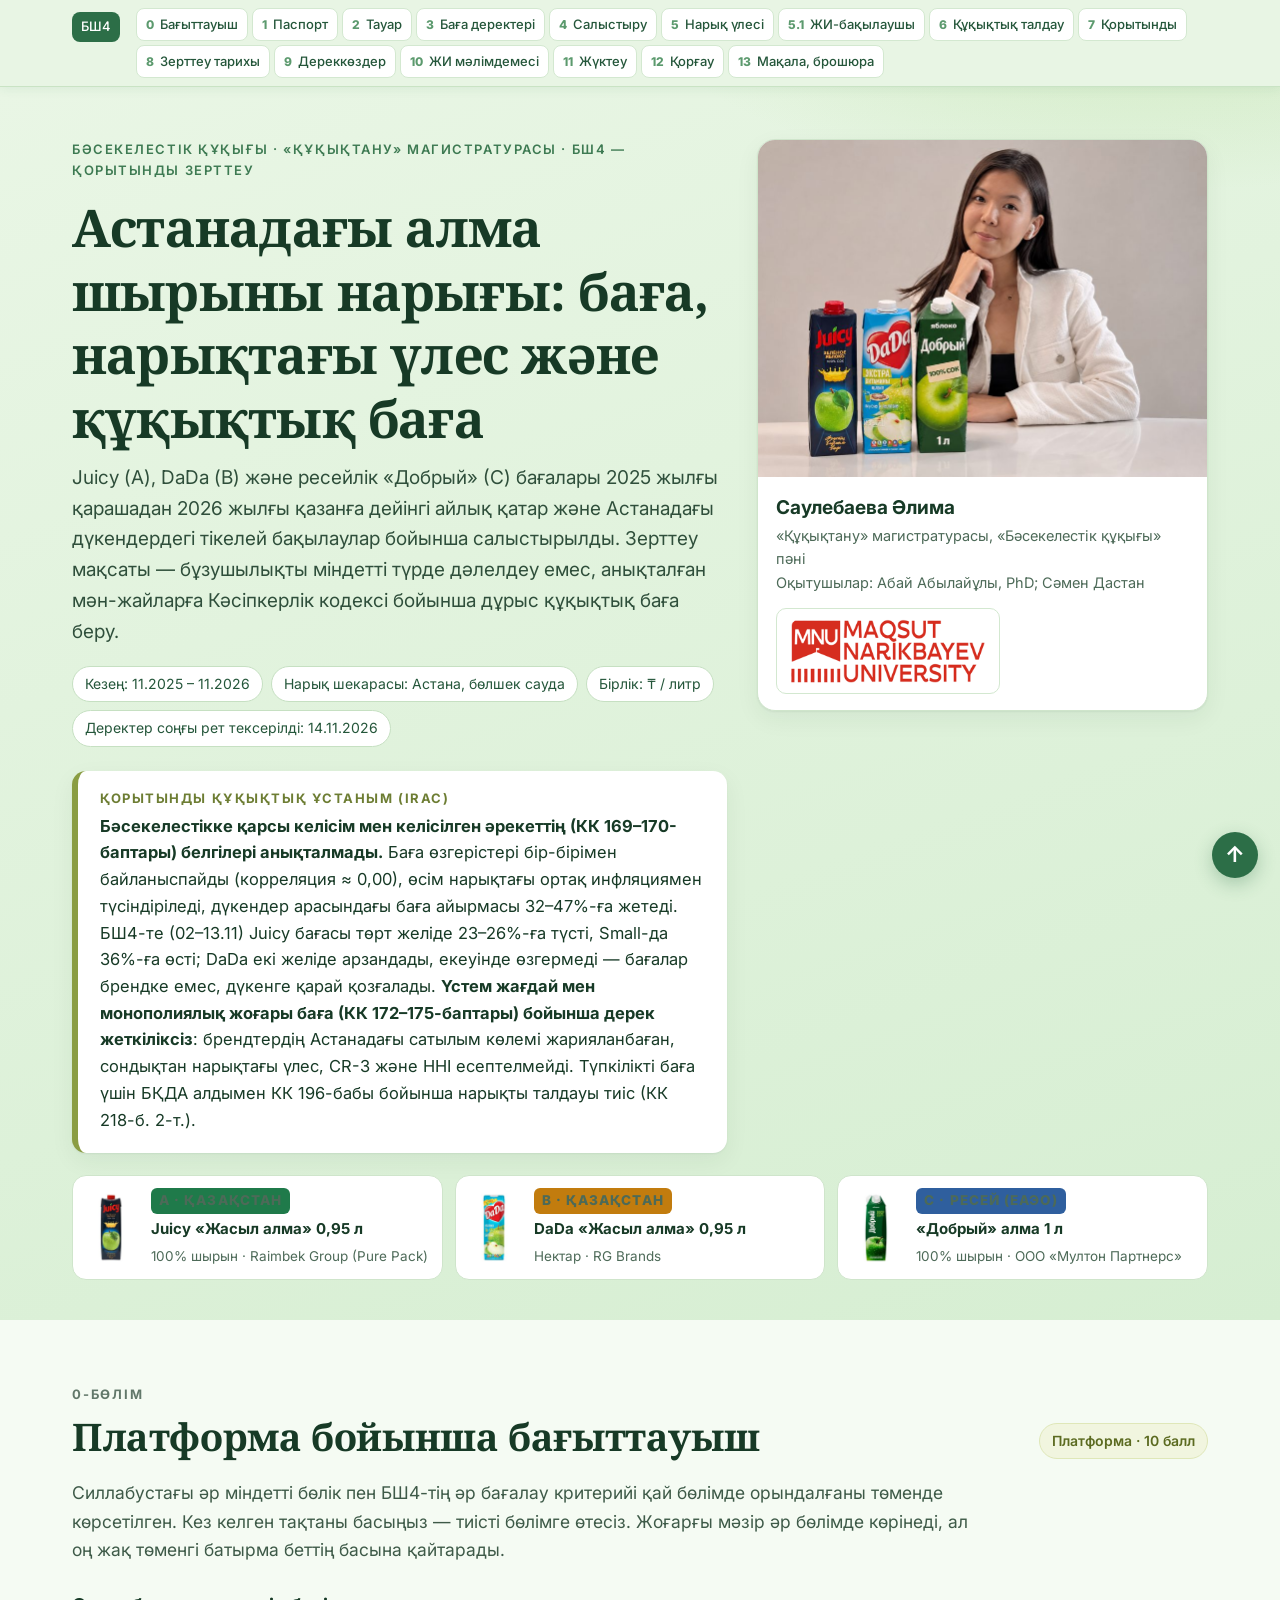
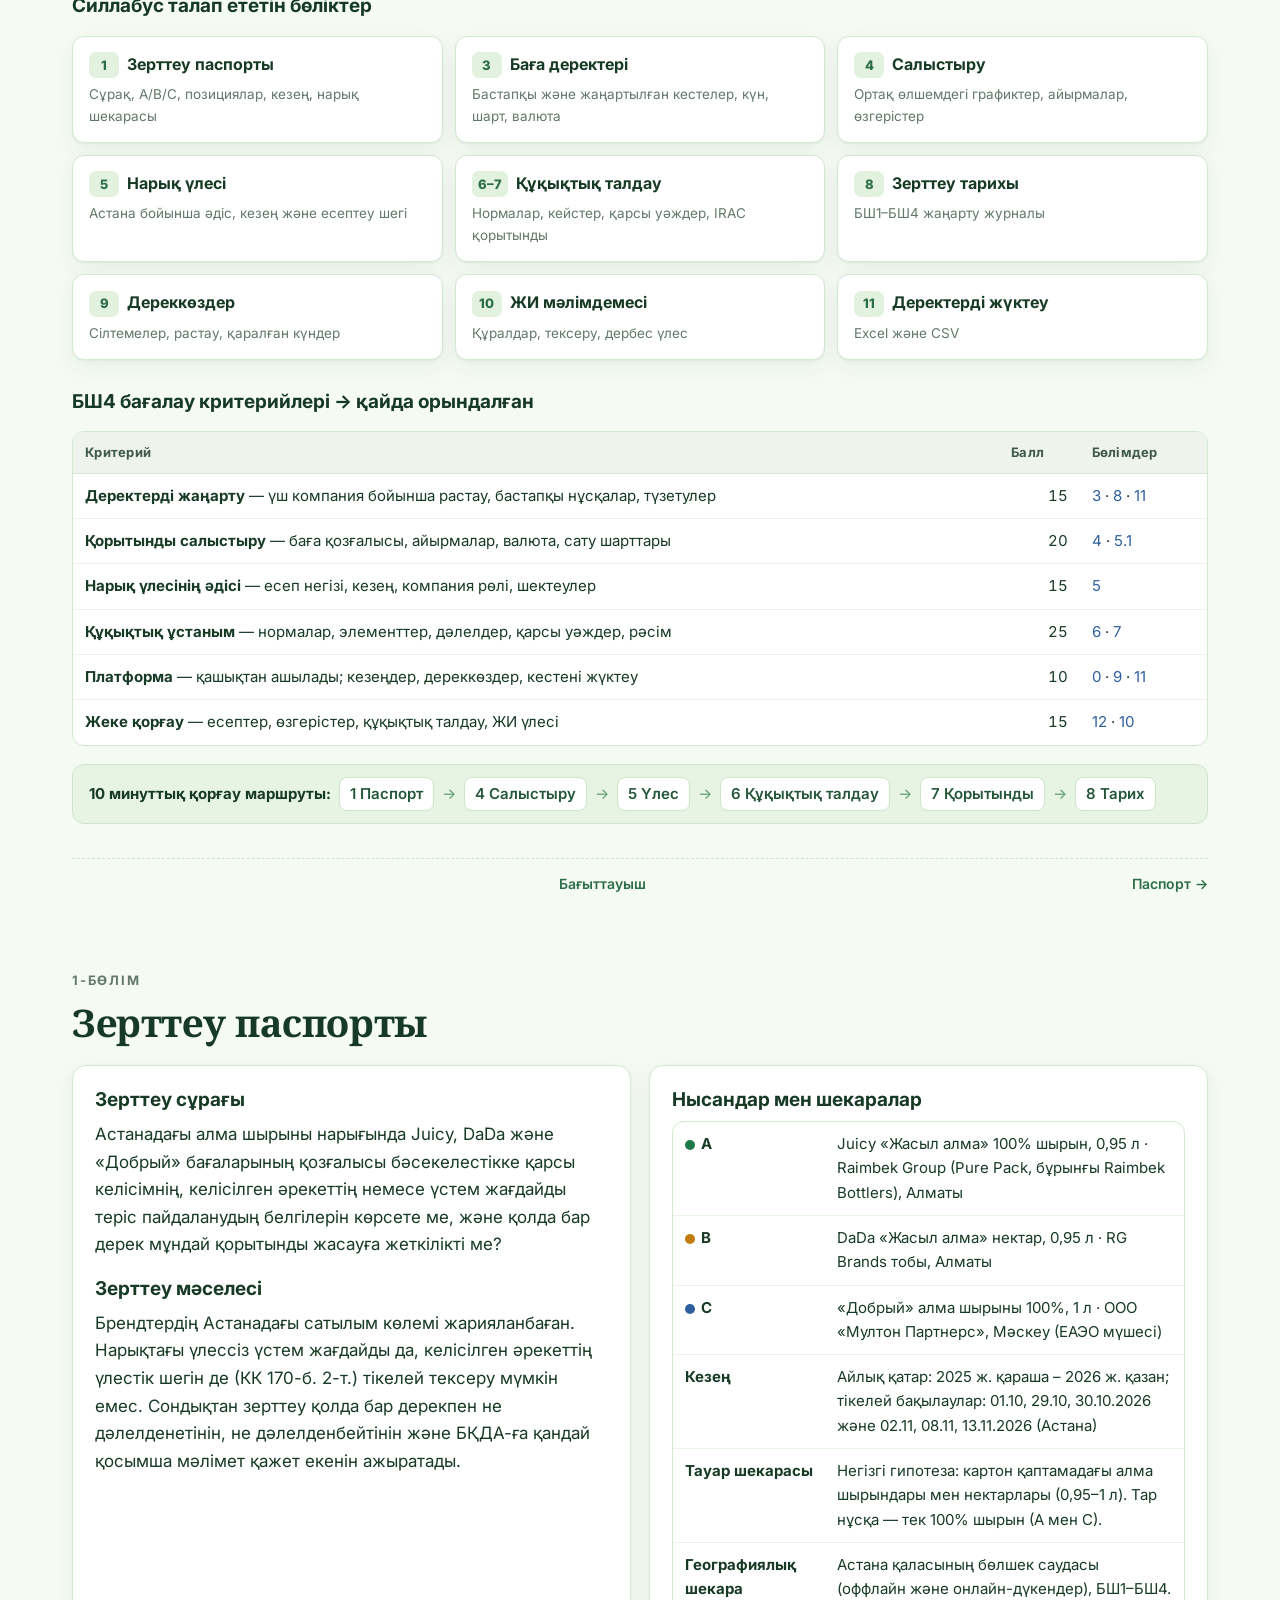
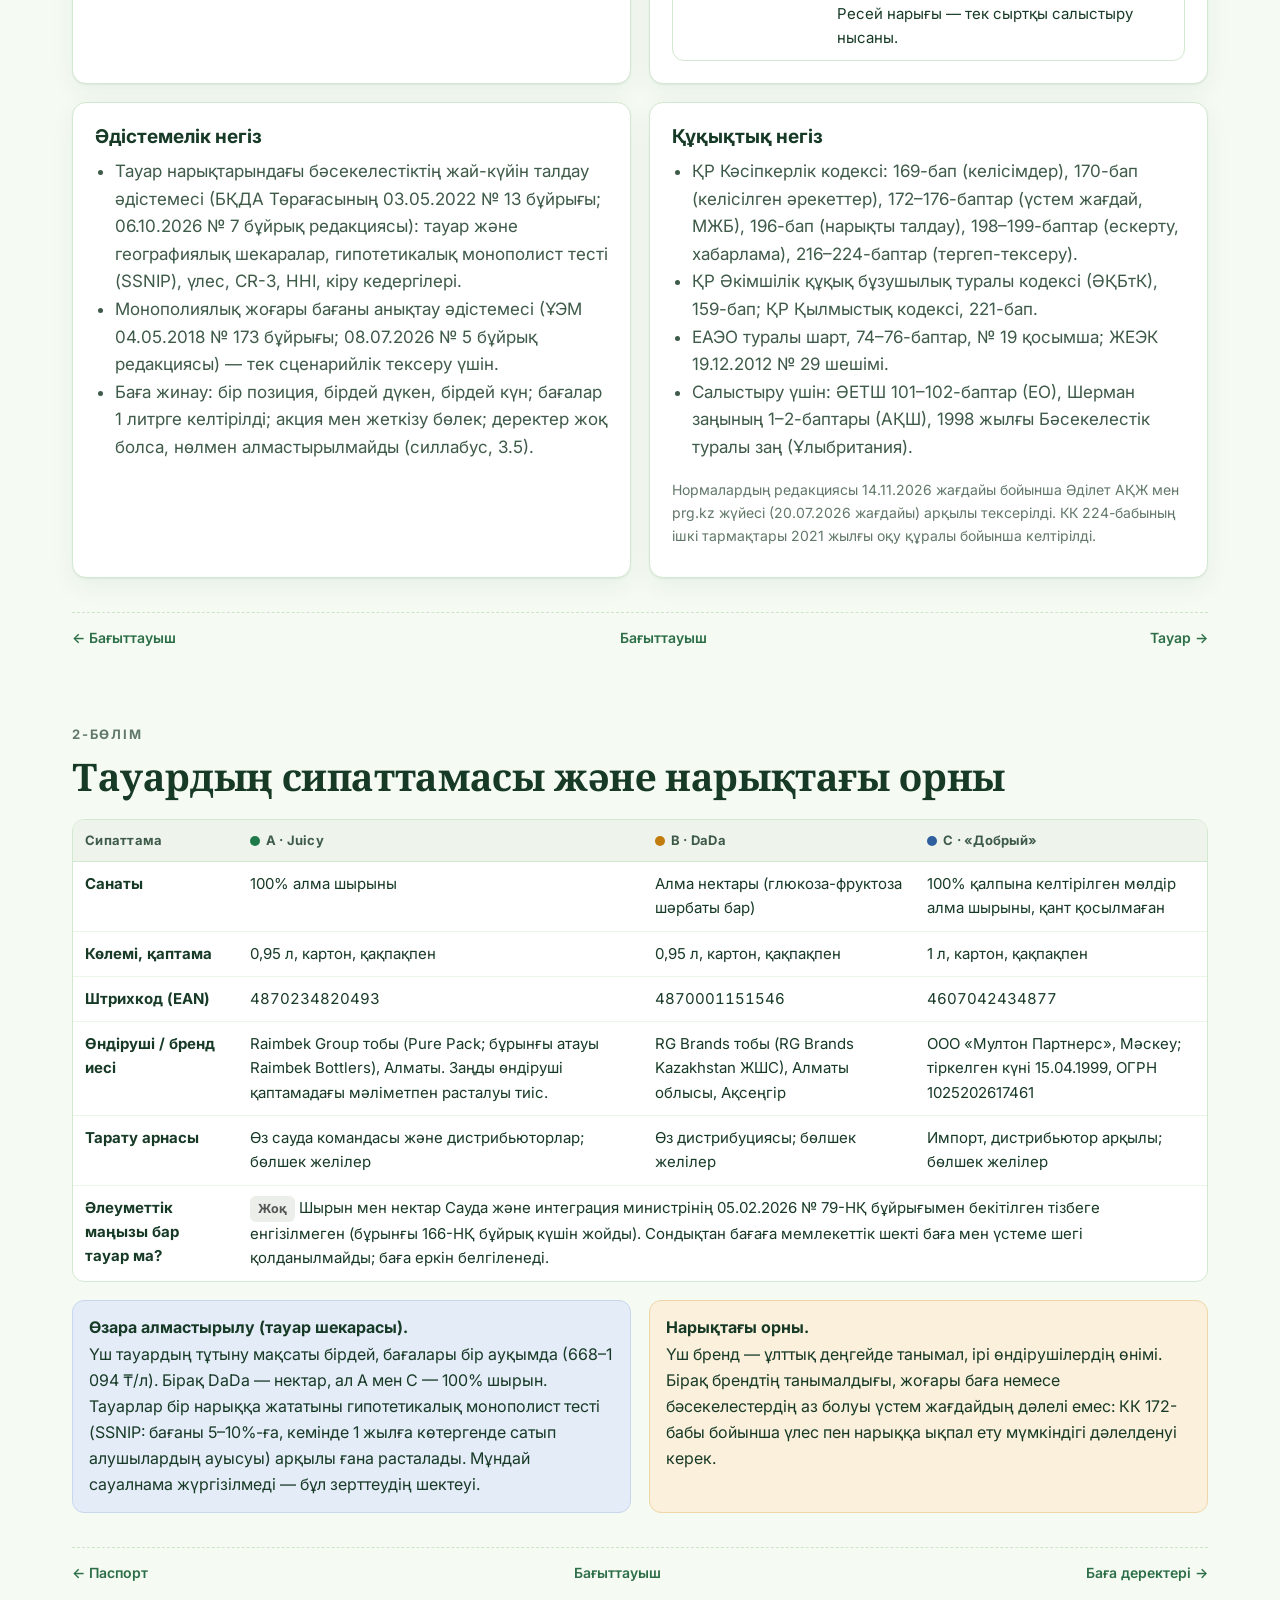
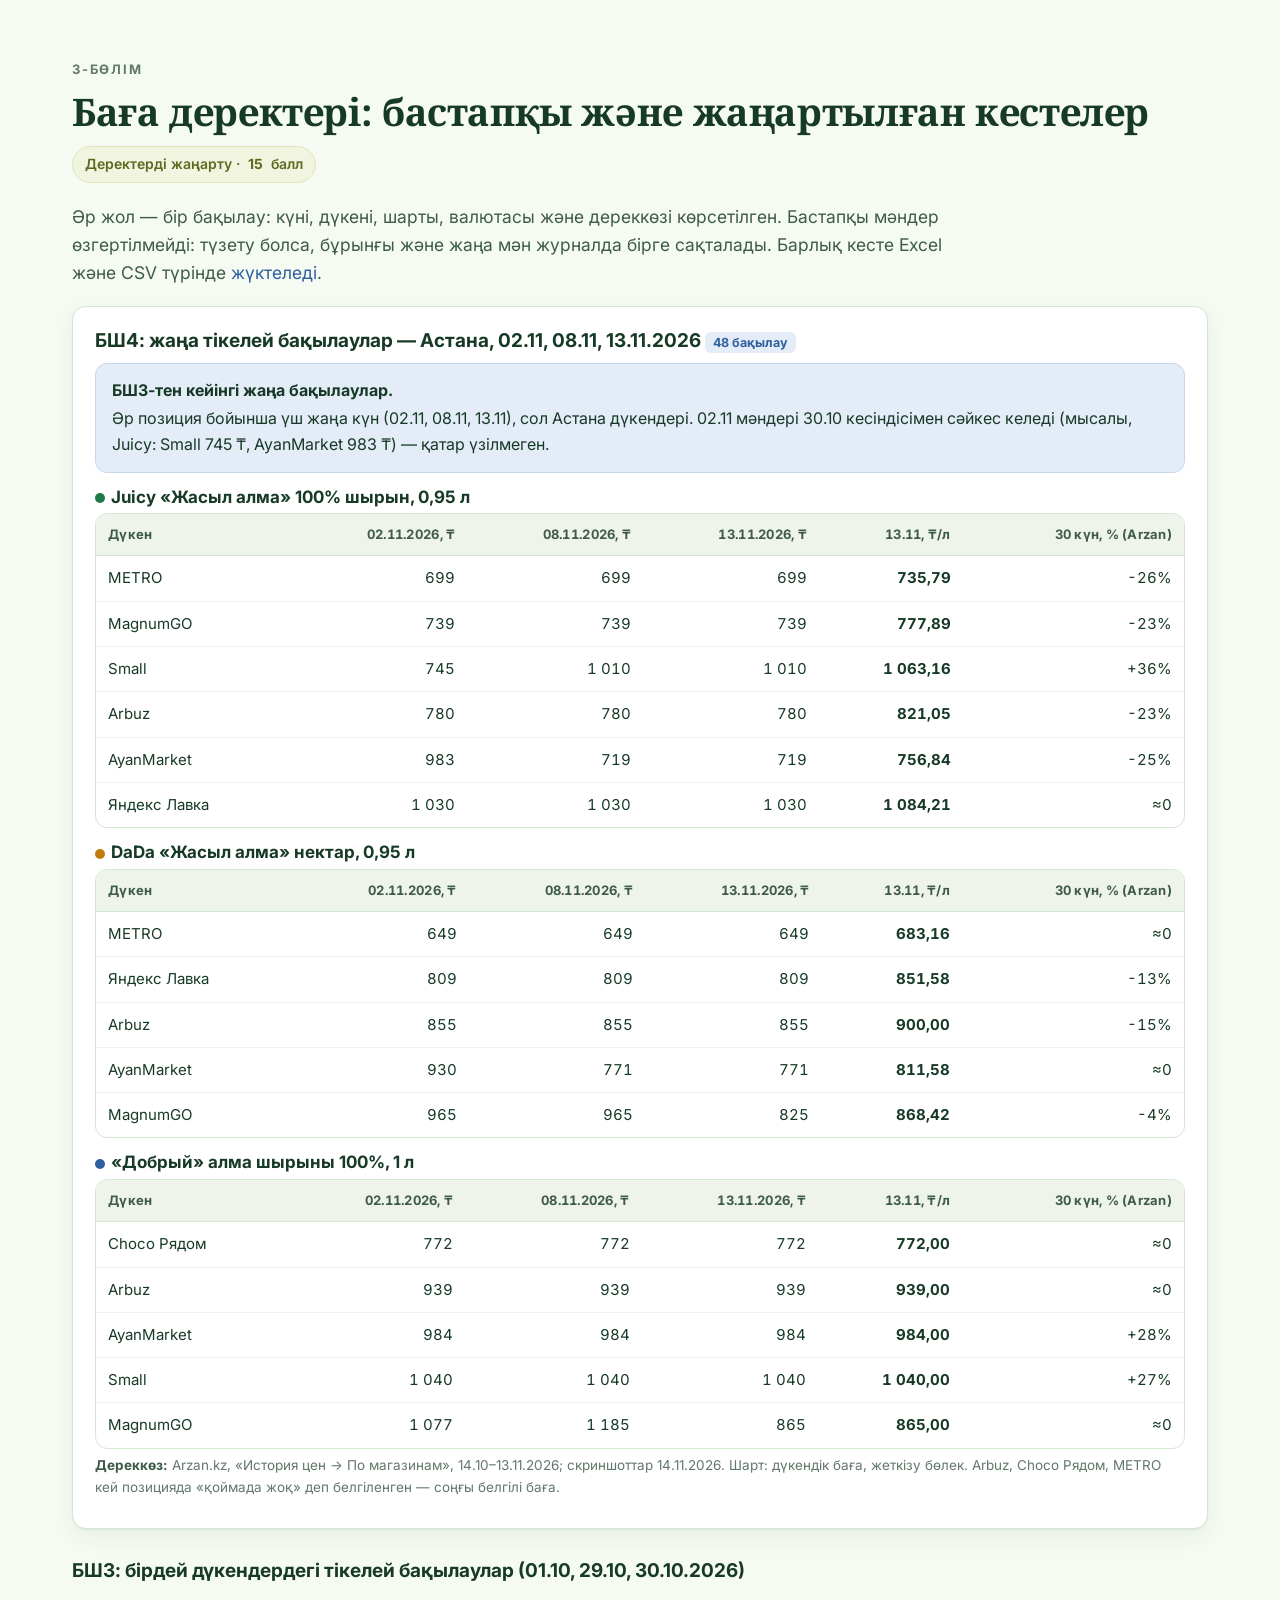
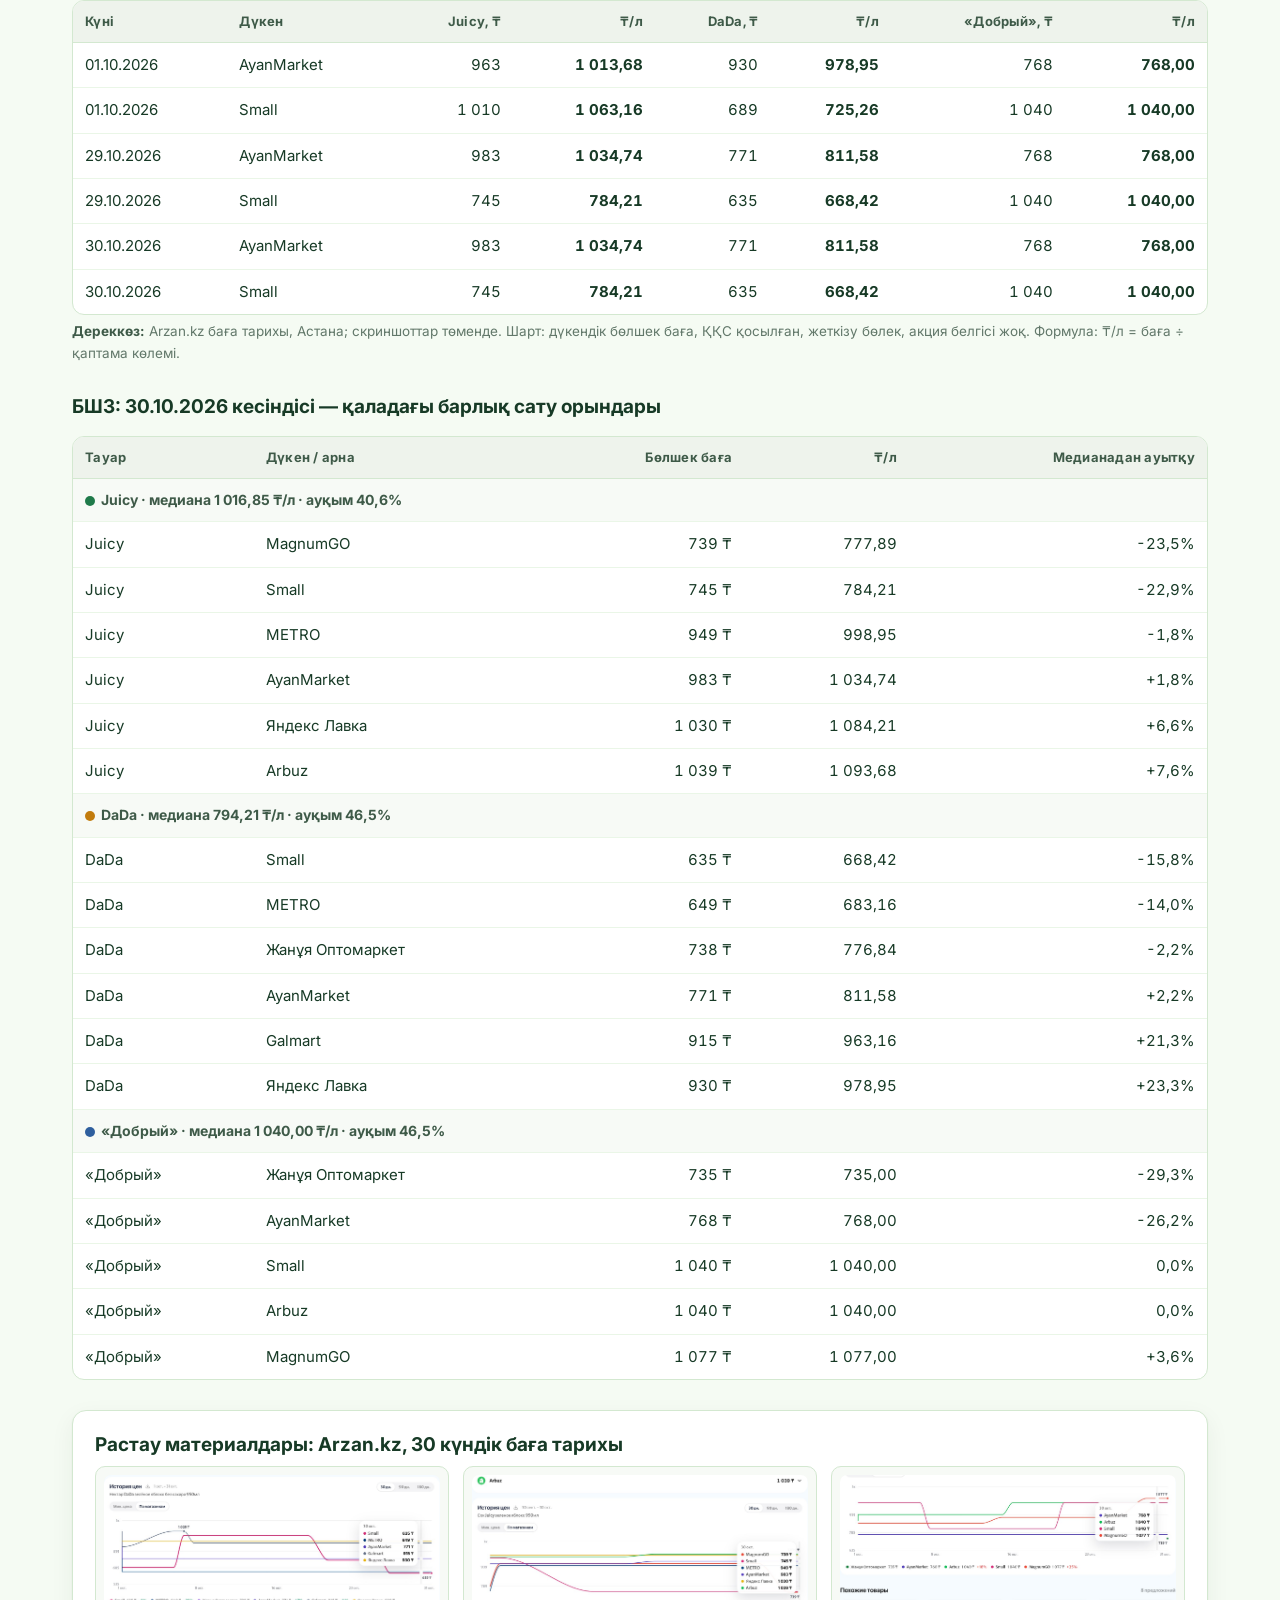
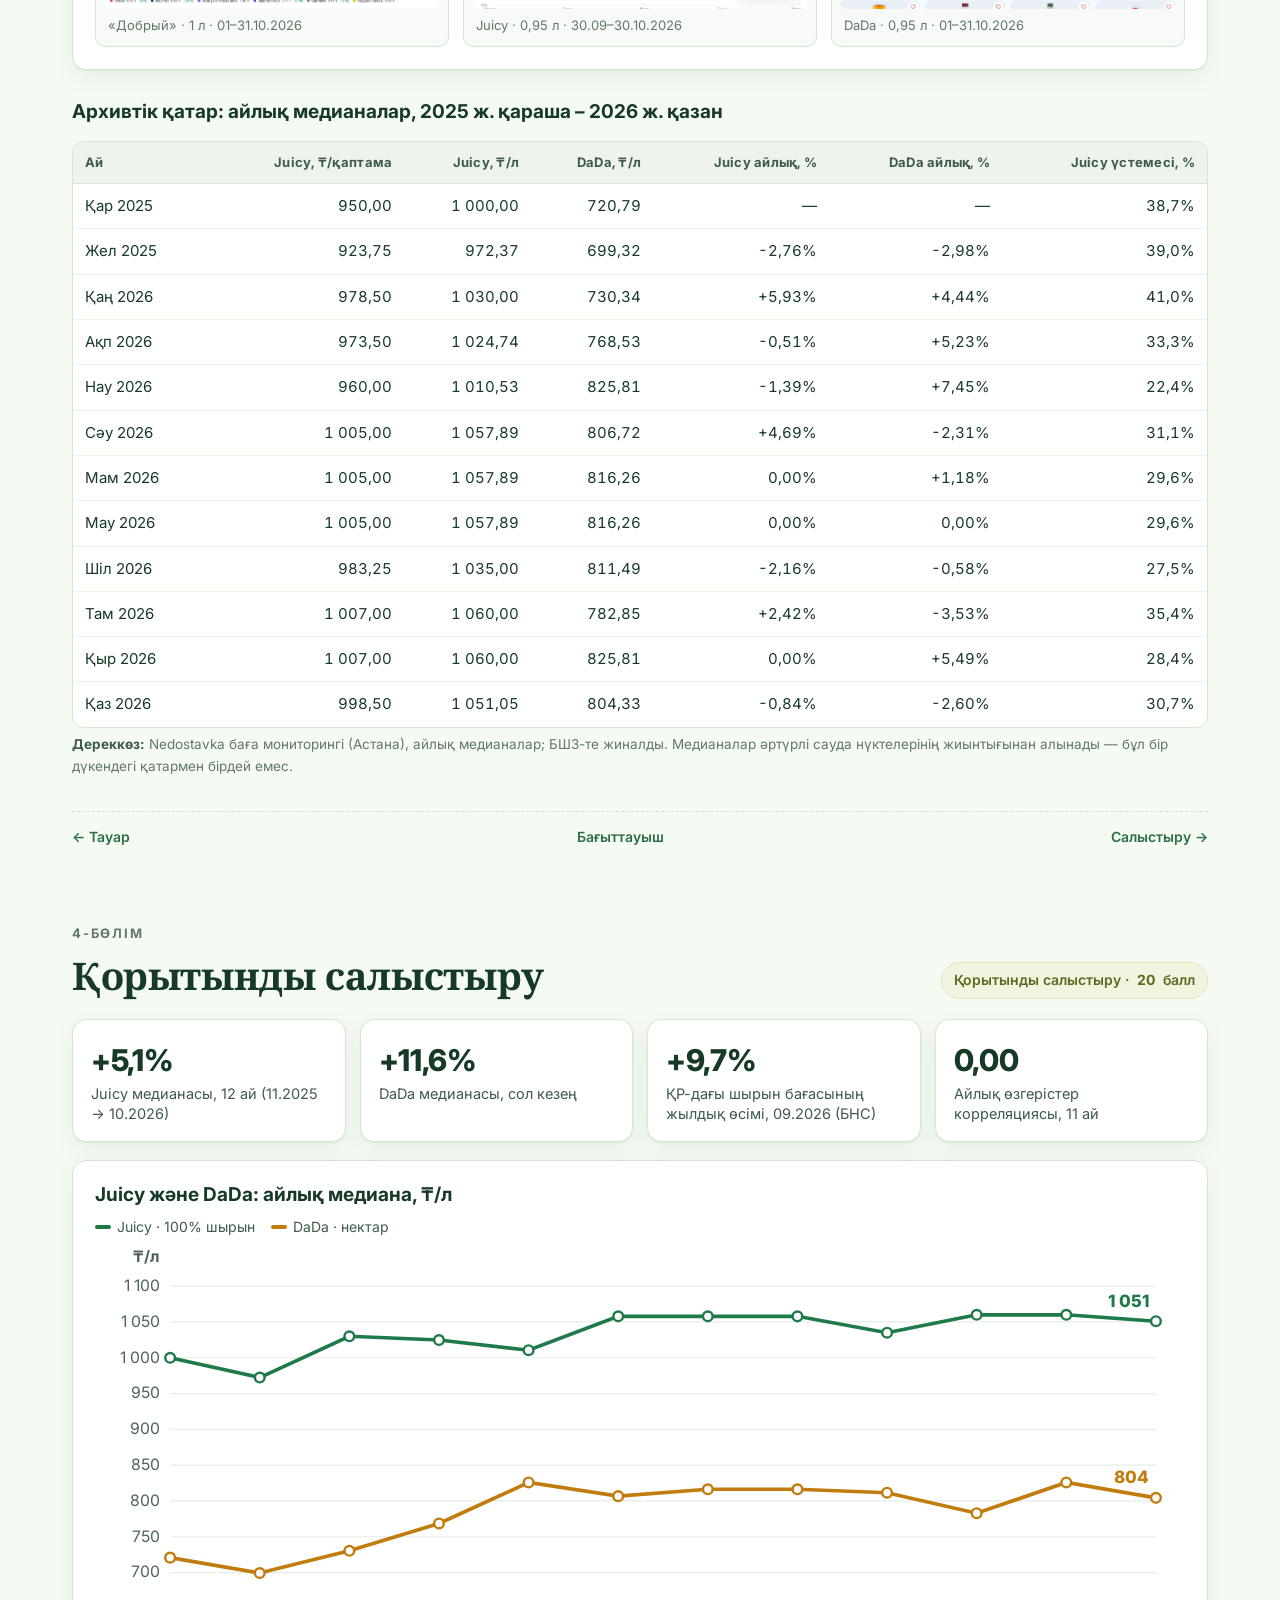
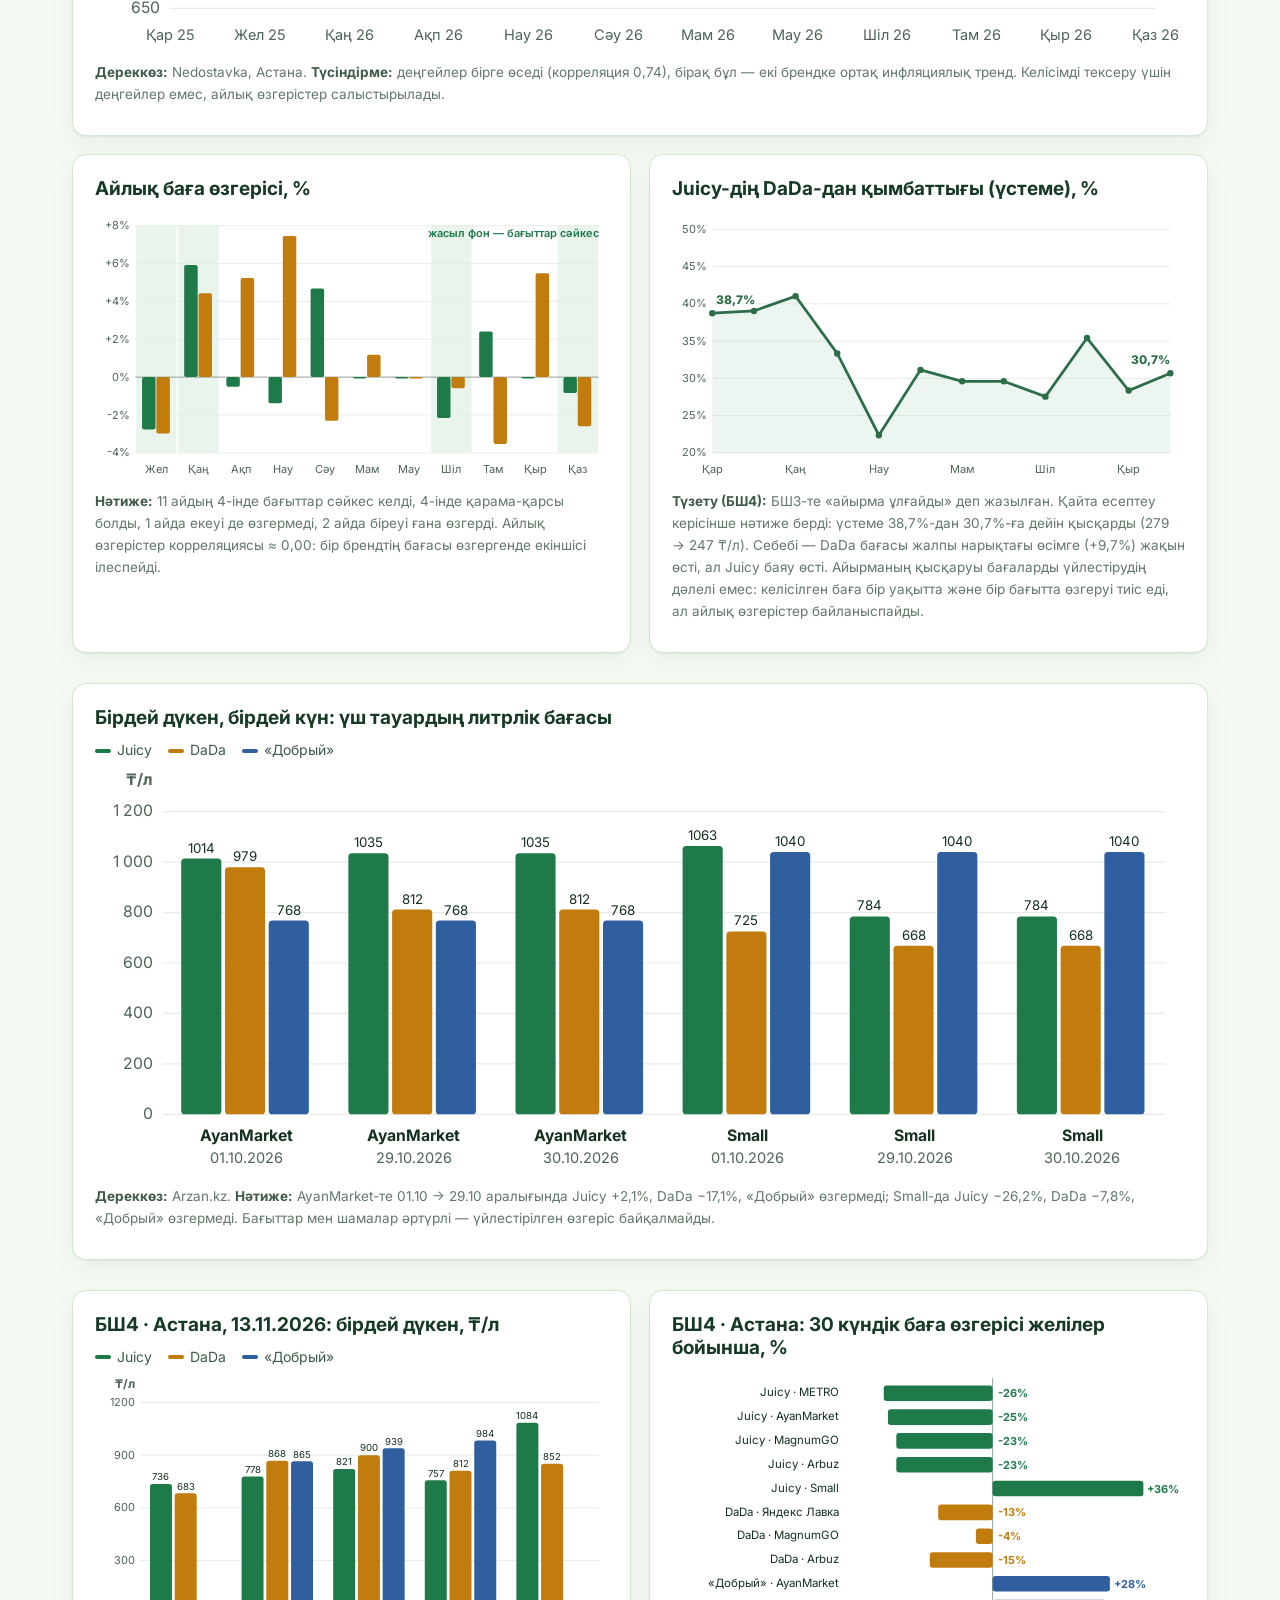
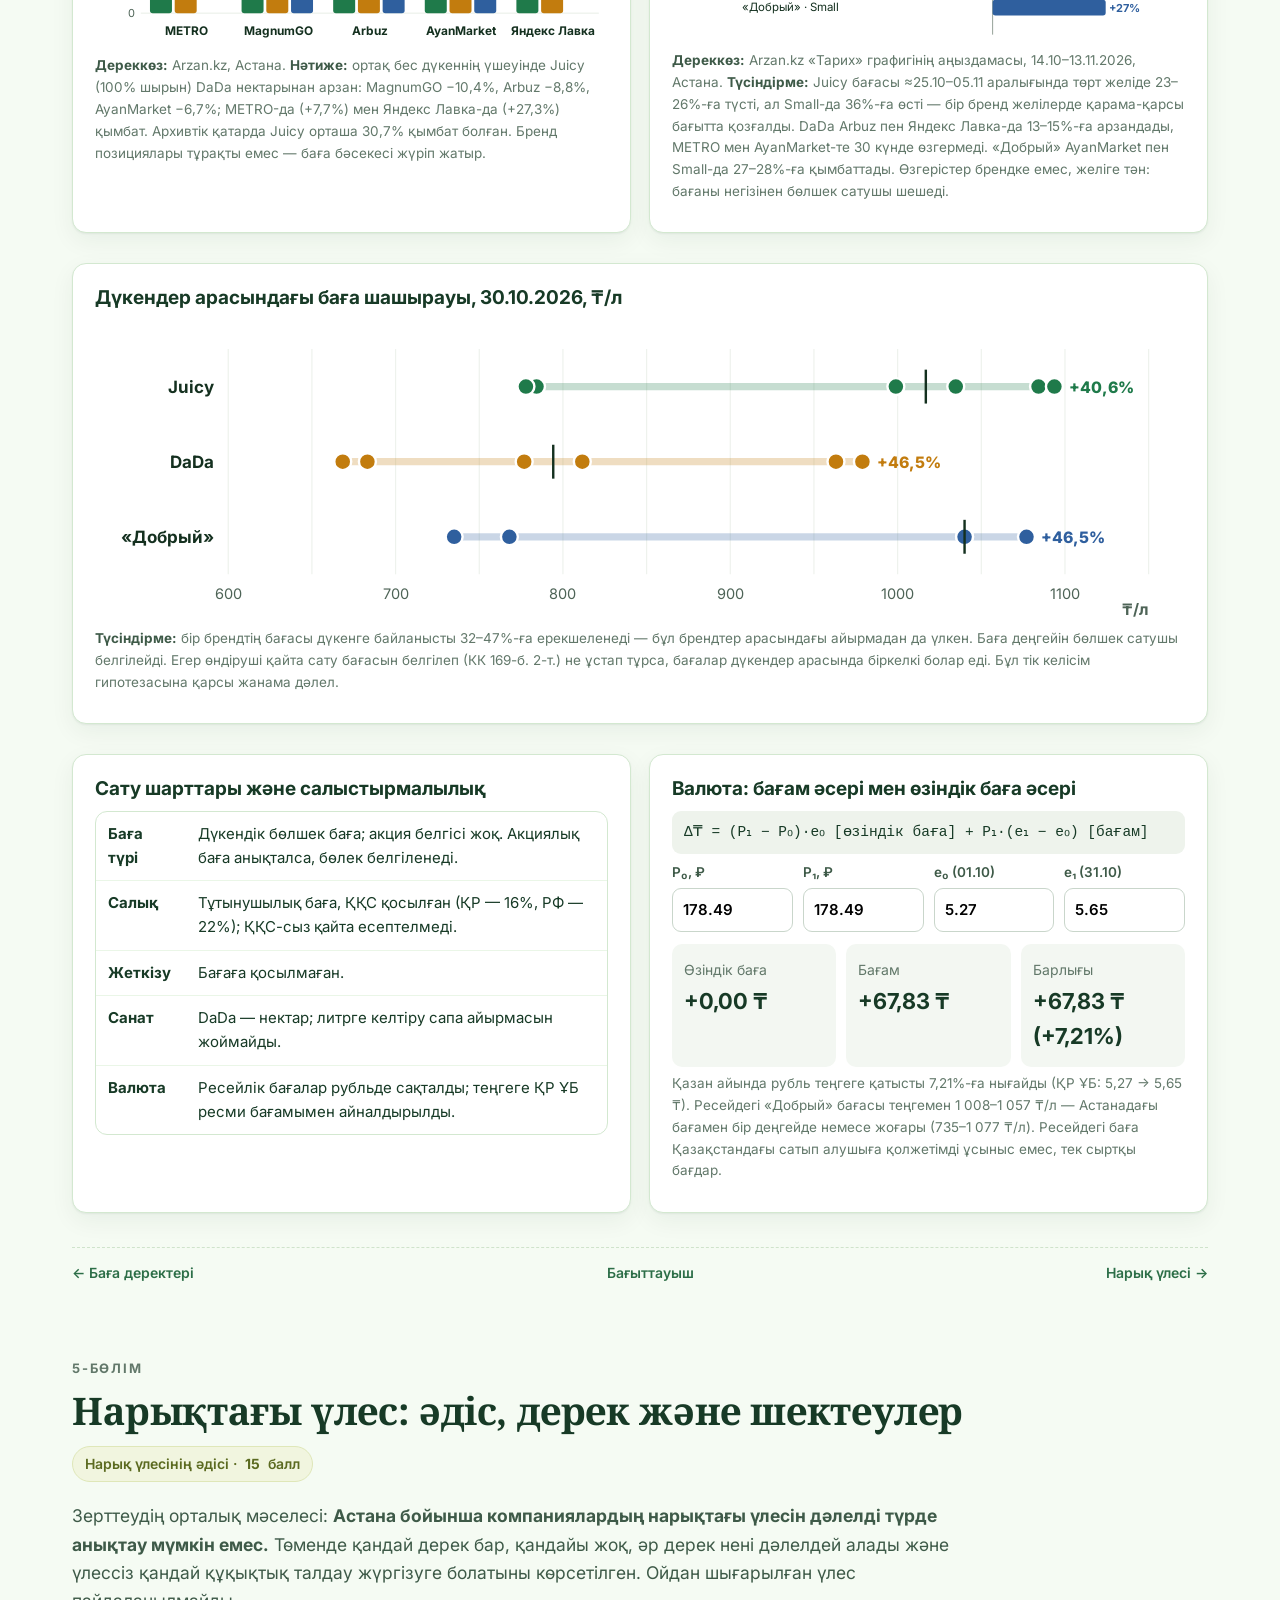
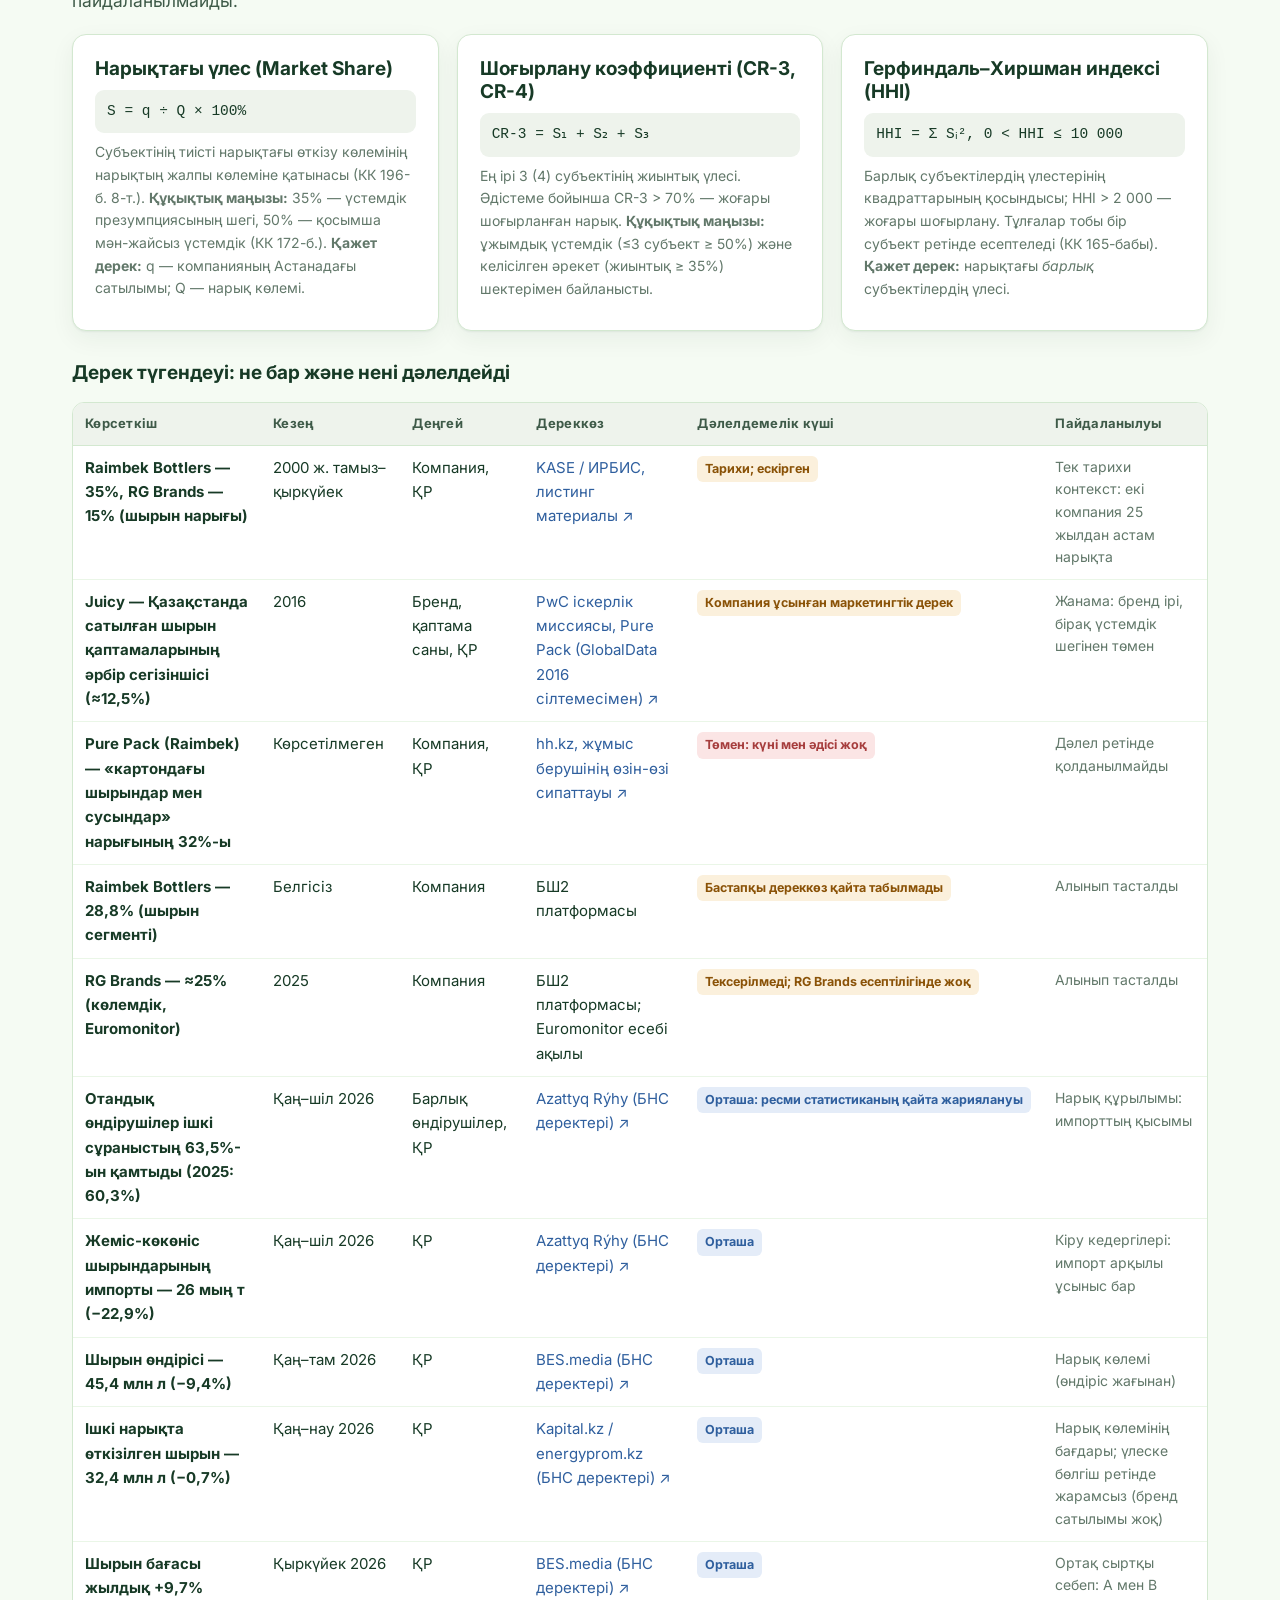
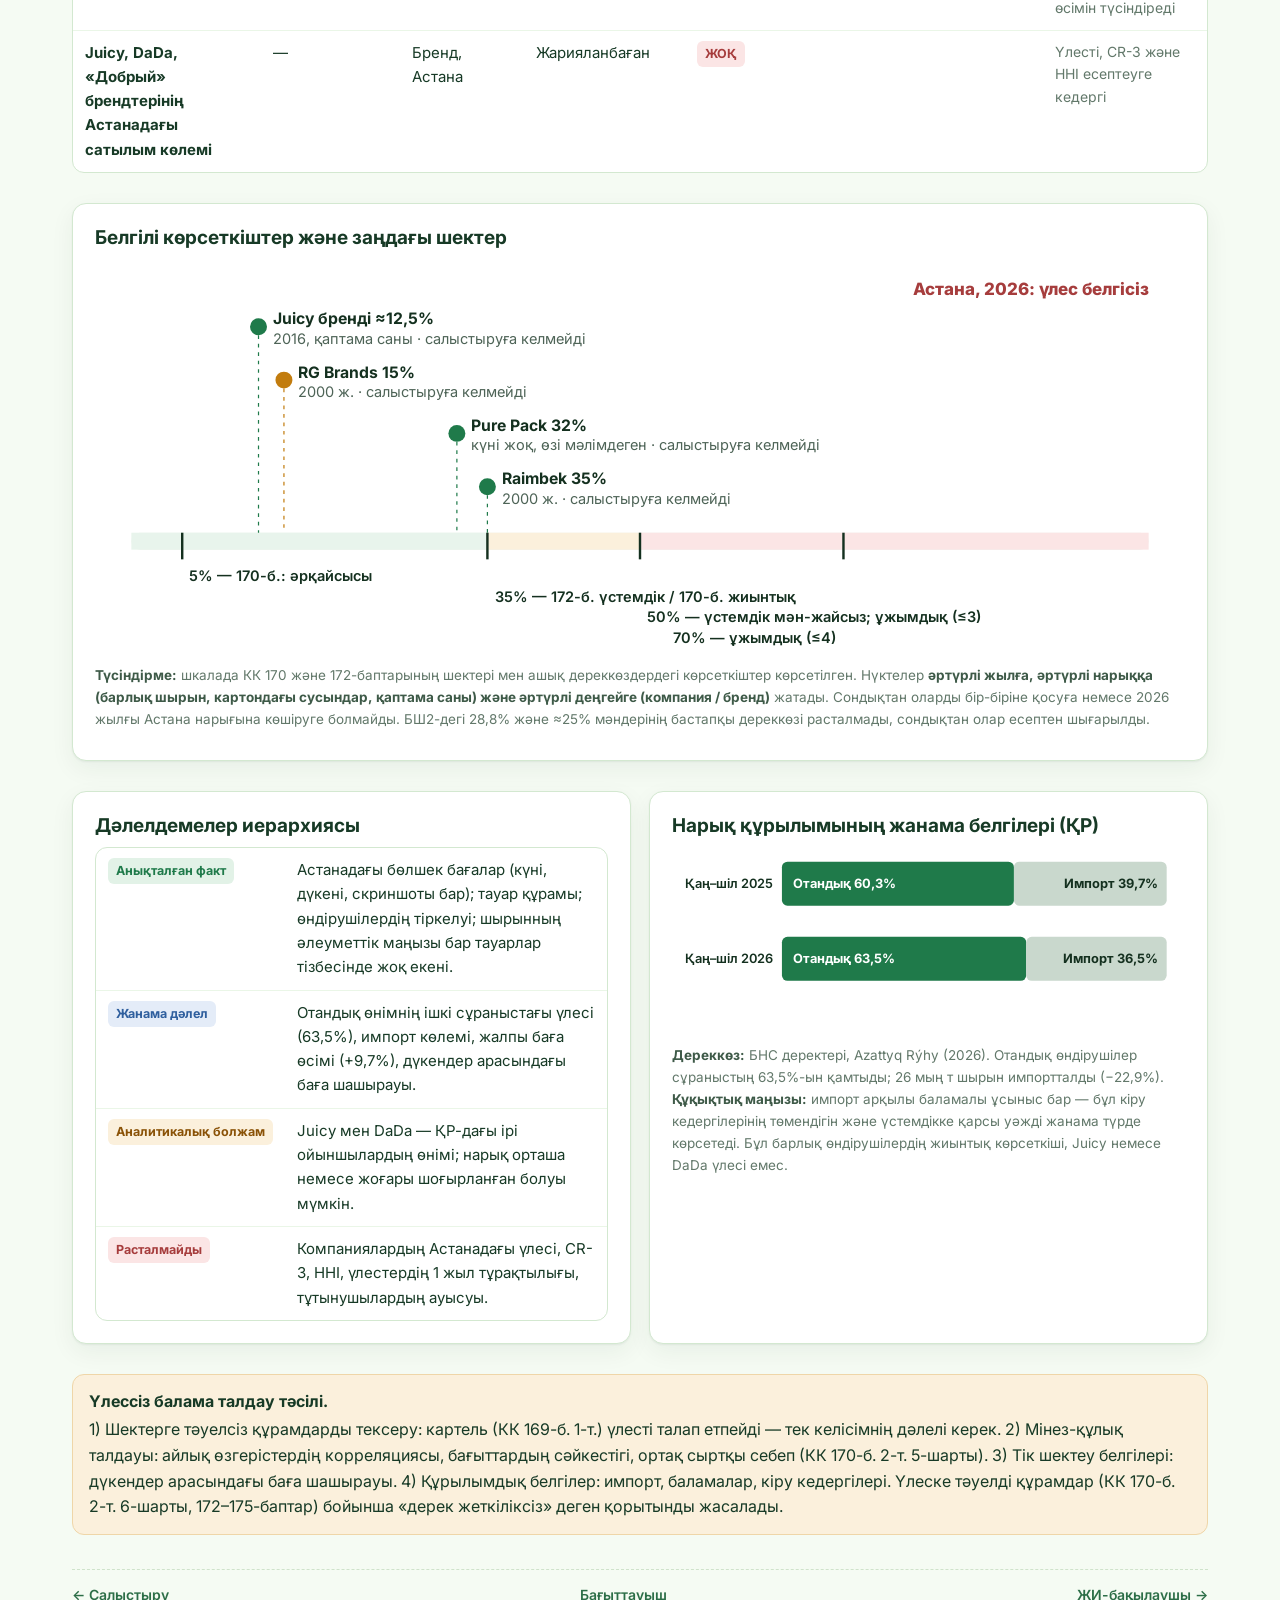
==== commit e75b30c5: "Publish Saulebaeva bilingual juice market BSH4 research site" ====
--- a/site/index.html
+++ b/site/index.html
@@ -1,51 +1,1107 @@
-<!doctype html>
+<!DOCTYPE html>
 <html lang="kk">
 <head>
-<meta charset="utf-8">
-<meta name="viewport" content="width=device-width,initial-scale=1">
-<title>Шырын нарығы | Рынок соков — БШ3</title>
+<meta charset="utf-8"/>
+<meta name="viewport" content="width=device-width, initial-scale=1"/>
+<title>Шырын нарығы · БШ4 · Саулебаева Әлима</title>
+<link rel="preconnect" href="https://fonts.googleapis.com"/>
+<link rel="preconnect" href="https://fonts.gstatic.com" crossorigin=""/>
+<link href="https://fonts.googleapis.com/css2?family=Inter:wght@400;500;600;700;800&family=Noto+Serif:wght@600;700&display=swap" rel="stylesheet"/>
 <style>
+:root{
+  --paper:#f3f7f2; --card:#fff; --ink:#14301f; --ink2:#3e5a48; --muted:#62786a;
+  --line:#d9e6da; --soft:#edf4ec;
+  --a:#1f7a4a; --a-soft:#e2f2e7;
+  --b:#c27c0e; --b-soft:#fbf0dc;
+  --c:#2f5f9e; --c-soft:#e4ecf8;
+  --gold:#8a9d43; --gold-soft:#f1f5df;
+  --ok:#1f7a4a; --warn:#a8650a; --bad:#a63d3d;
+  --navy:#14301f; --r:14px;
+  --shadow:0 1px 2px rgba(20,48,31,.06),0 8px 24px rgba(20,48,31,.06);
+}
 *{box-sizing:border-box}
-html,body{margin:0;width:100%;height:100%;font-family:Arial,sans-serif;background:#f3f5f8}
-.language-bar{height:58px;display:flex;align-items:center;justify-content:space-between;gap:12px;padding:8px 20px;background:#172033;color:#fff;position:relative;z-index:10;box-shadow:0 2px 8px #0002}
-.brand{font-size:14px;font-weight:600;letter-spacing:.2px}
-.switch{display:flex;gap:6px;background:#0f1728;padding:4px;border-radius:10px}
-.switch button{border:0;border-radius:7px;padding:9px 16px;background:transparent;color:#d8deea;font-size:14px;font-weight:600;cursor:pointer}
-.switch button.active{background:#fff;color:#172033}
-main{height:calc(100% - 58px);width:100%}
-iframe{display:block;border:0;width:100%;height:100%;background:#fff}
-@media(max-width:600px){.language-bar{padding:8px 10px}.brand{font-size:12px}.switch button{padding:8px 11px;font-size:13px}}
+html{scroll-behavior:smooth;scroll-padding-top:70px}
+body{margin:0;background:var(--paper);color:var(--ink);font:17px/1.62 Inter,system-ui,-apple-system,"Segoe UI",Roboto,sans-serif;-webkit-font-smoothing:antialiased}
+a{color:var(--c);text-decoration:none}a:hover{text-decoration:underline}
+h1,h2,h3,h4{line-height:1.22;margin:0}
+h2{font-family:"Noto Serif",Georgia,serif;font-size:clamp(27px,3.2vw,38px);letter-spacing:-.01em}
+h3{font-size:19px;font-weight:700}
+p{margin:.55em 0}
+.wrap{max-width:1180px;margin:0 auto;padding:0 22px}
+.small{font-size:14px;color:var(--muted)}
+.n,.mono{font-variant-numeric:tabular-nums}
+
+/* nav */
+.nav{position:sticky;top:0;z-index:50;background:rgba(20,48,31,.97);backdrop-filter:blur(6px)}
+.nav .wrap{display:flex;align-items:center;gap:16px;height:58px}
+.brand{display:flex;align-items:center;gap:10px;color:#fff;font-weight:800;white-space:nowrap;font-size:15px}
+.brand i{display:inline-grid;place-items:center;height:30px;padding:0 9px;border-radius:8px;background:#e9f5df;color:var(--navy);font-style:normal;font-size:13px}
+.nav ul{list-style:none;display:flex;gap:2px;margin:0;padding:0;overflow-x:auto;scrollbar-width:none}
+.nav ul::-webkit-scrollbar{display:none}
+.nav a{color:#cfdcd2;font-size:14px;font-weight:500;padding:8px 10px;border-radius:8px;white-space:nowrap;display:block}
+.nav a:hover,.nav a.on{background:rgba(255,255,255,.12);color:#fff;text-decoration:none}
+
+/* hero */
+.hero{background:radial-gradient(1100px 420px at 90% -10%,rgba(138,170,53,.25),transparent 60%),var(--navy);color:#fff;padding:52px 0 40px}
+.eyebrow{font-size:13px;letter-spacing:.12em;text-transform:uppercase;color:#b9d3bf;font-weight:600}
+.hero h1{font-family:"Noto Serif",Georgia,serif;font-size:clamp(32px,4.4vw,52px);margin:14px 0;letter-spacing:-.015em}
+.hero .lead{font-size:19px;color:#dbe7de;max-width:780px}
+.herogrid{display:grid;grid-template-columns:1.45fr 1fr;gap:30px;align-items:start}
+.author{background:rgba(255,255,255,.07);border:1px solid rgba(255,255,255,.16);border-radius:18px;overflow:hidden}
+.author img{display:block;width:100%;height:auto}
+.author .meta{padding:16px 18px}
+.author b{font-size:19px;display:block}
+.author span{display:block;color:#cfdcd2;font-size:14.5px}
+.wordmark{display:inline-flex;align-items:center;gap:10px;margin-top:10px;background:#fff;color:#14301f;border-radius:10px;padding:8px 12px;font-weight:800;font-size:13px;letter-spacing:.06em}
+.wordmark small{display:block;font-weight:600;letter-spacing:0;color:#62786a;font-size:11.5px}
+.chips{display:flex;flex-wrap:wrap;gap:8px;margin-top:18px}
+.chip{font-size:14px;padding:6px 12px;border-radius:999px;background:rgba(255,255,255,.09);border:1px solid rgba(255,255,255,.16);color:#eef4ef}
+.verdictbox{margin-top:24px;background:#fff;color:var(--ink);border-radius:var(--r);padding:20px 22px;border-left:6px solid var(--gold);box-shadow:var(--shadow)}
+.verdictbox h3{font-size:13px;letter-spacing:.12em;text-transform:uppercase;color:#6d7d33;margin-bottom:6px}
+.verdictbox p{margin:0;font-size:16.5px}
+.trio{display:grid;grid-template-columns:repeat(3,1fr);gap:12px;margin-top:22px}
+.prod{display:flex;gap:12px;align-items:center;background:rgba(255,255,255,.07);border:1px solid rgba(255,255,255,.14);border-radius:var(--r);padding:10px}
+.prod img{width:56px;height:76px;object-fit:contain;background:#fff;border-radius:9px;flex:none}
+.prod b{display:block;font-size:15px}
+.prod span{font-size:13.5px;color:#cbd9cf}
+.tag{font-size:11.5px;font-weight:800;letter-spacing:.08em;padding:2px 8px;border-radius:6px;display:inline-block;margin-bottom:3px;color:#fff}
+.ta{background:var(--a)}.tb{background:var(--b)}.tc{background:var(--c)}
+
+/* sections */
+section.sec{padding:64px 0 10px}
+.sechead{display:flex;flex-wrap:wrap;align-items:flex-end;justify-content:space-between;gap:12px;margin-bottom:20px}
+.num{font-size:13px;font-weight:700;letter-spacing:.14em;color:var(--muted);text-transform:uppercase;margin-bottom:8px}
+.crit{display:inline-flex;align-items:center;gap:8px;font-size:14px;font-weight:600;background:var(--gold-soft);color:#5b6a20;border:1px solid #dfe7b8;padding:6px 12px;border-radius:999px}
+.intro{color:var(--ink2);max-width:900px;font-size:17.5px}
+.card{background:var(--card);border:1px solid var(--line);border-radius:var(--r);padding:22px;box-shadow:var(--shadow)}
+.card h3{margin-bottom:10px}
+.grid2{display:grid;grid-template-columns:1fr 1fr;gap:18px}
+.grid3{display:grid;grid-template-columns:repeat(3,1fr);gap:18px}
+.grid2>*,.grid3>*{min-width:0}
+.mt{margin-top:18px}.mt2{margin-top:30px}
+.kpis{display:grid;grid-template-columns:repeat(4,1fr);gap:14px}
+.kpi{background:#fff;border:1px solid var(--line);border-radius:var(--r);padding:16px 18px;box-shadow:var(--shadow)}
+.kpi .v{font-size:30px;font-weight:800;letter-spacing:-.01em}
+.kpi .l{font-size:14.5px;color:var(--ink2);line-height:1.4}
+
+/* tables */
+.tblwrap{overflow-x:auto;border:1px solid var(--line);border-radius:12px;background:#fff}
+.tbl{width:100%;border-collapse:separate;border-spacing:0;font-size:15px}
+.tbl th{background:#eef3ec;text-align:left;font-weight:700;font-size:13px;letter-spacing:.02em;color:var(--ink2);padding:10px 12px;border-bottom:1px solid var(--line);vertical-align:bottom}
+.tbl td{padding:10px 12px;border-bottom:1px solid var(--soft);vertical-align:top}
+.tbl tr:last-child td{border-bottom:0}
+.tbl th.n,.tbl td.n{text-align:right;white-space:nowrap}
+.tbl tr.grp td{background:#f7faf6;font-weight:700;font-size:14px;color:var(--ink2)}
+.badge{display:inline-block;font-size:12.5px;font-weight:700;padding:3px 8px;border-radius:6px;white-space:nowrap}
+.b-ok{background:var(--a-soft);color:var(--ok)}
+.b-warn{background:var(--b-soft);color:#8a5207}
+.b-bad{background:#fbe5e5;color:var(--bad)}
+.b-info{background:var(--c-soft);color:var(--c)}
+.b-grey{background:#eceeea;color:#555}
+.dot{display:inline-block;width:10px;height:10px;border-radius:50%;margin-right:6px;vertical-align:middle}
+.da{background:var(--a)}.db{background:var(--b)}.dc{background:var(--c)}
+
+/* notes */
+.note{border-radius:12px;padding:14px 16px;font-size:16px;border:1px solid}
+.note b:first-child{display:block;margin-bottom:2px}
+.note.info{background:var(--c-soft);border-color:#c8d7ee}
+.note.warn{background:var(--b-soft);border-color:#efd6a8}
+.note.ok{background:var(--a-soft);border-color:#c1e1cc}
+.note.bad{background:#fdeeee;border-color:#f1c6c6}
+
+/* charts */
+.chart{width:100%;height:auto;display:block}
+.legend{display:flex;flex-wrap:wrap;gap:16px;font-size:14px;color:var(--ink2);margin:6px 0}
+.legend span{display:inline-flex;align-items:center;gap:6px}
+.legend i{width:16px;height:4px;border-radius:2px;display:inline-block}
+.figsrc{font-size:13.5px;color:var(--muted);margin-top:6px}
+.figsrc b{color:var(--ink2)}
+.tip{position:fixed;pointer-events:none;background:var(--navy);color:#fff;font-size:13px;padding:7px 10px;border-radius:8px;opacity:0;transition:opacity .12s;z-index:99;white-space:nowrap}
+.evidence{display:grid;grid-template-columns:repeat(3,minmax(0,1fr));gap:14px}
+.evidence figure{margin:0;background:#f7faf6;border:1px solid var(--line);border-radius:10px;padding:8px}
+.evidence img{display:block;width:100%;height:auto;border-radius:7px}
+.evidence figcaption{font-size:13px;color:var(--muted);padding:6px 4px 2px}
+
+/* law */
+.irac{display:grid;grid-template-columns:repeat(4,1fr);gap:12px}
+.irac div{background:#fff;border:1px solid var(--line);border-radius:12px;padding:14px}
+.irac b{display:inline-grid;place-items:center;width:30px;height:30px;border-radius:8px;background:var(--navy);color:#fff;margin-bottom:6px}
+.irac p{font-size:15px;color:var(--ink2);margin:0}
+.qual{border:1px solid var(--line);border-radius:14px;background:#fff;margin-bottom:14px;overflow:hidden}
+.qual>header{display:flex;flex-wrap:wrap;justify-content:space-between;gap:10px;align-items:center;padding:14px 18px;background:#f7faf6;border-bottom:1px solid var(--line)}
+.qual>header h3{font-size:18px}
+.qual .body{padding:4px 18px 16px}
+.elem{width:100%;border-collapse:collapse;font-size:15px;margin-top:8px}
+.elem td{padding:8px 6px;border-bottom:1px solid var(--soft);vertical-align:top}
+.elem td:first-child{width:34%;font-weight:600}
+.elem td:last-child{width:130px;text-align:right}
+.steps{display:grid;grid-template-columns:repeat(7,1fr);gap:8px}
+.step{background:#fff;border:1px solid var(--line);border-radius:12px;padding:12px;position:relative}
+.step .k{font-size:12px;font-weight:800;color:var(--muted);letter-spacing:.06em}
+.step b{display:block;font-size:15px;margin:3px 0}
+.step p{font-size:13.5px;color:var(--ink2);margin:0}
+.step.here{border:2px solid var(--gold);background:var(--gold-soft)}
+.meter{display:grid;grid-template-columns:repeat(3,1fr);gap:6px;margin:6px 0 12px}
+.meter span{font-size:14px;text-align:center;padding:12px 6px;border-radius:9px;background:#eceeea;color:#6b6f68;font-weight:700}
+.meter span.on{background:var(--ok);color:#fff}
+.meter span.half{background:var(--b-soft);color:#8a5207;outline:2px dashed #d8a24f}
+.speech{font-family:"Noto Serif",Georgia,serif;font-size:17.5px;line-height:1.75;background:#fff;border-left:5px solid var(--navy);padding:20px 24px;border-radius:0 12px 12px 0}
+details{background:#fff;border:1px solid var(--line);border-radius:12px;padding:0 16px;margin-bottom:10px}
+summary{cursor:pointer;font-weight:600;padding:14px 0;list-style:none;display:flex;justify-content:space-between;gap:12px}
+summary::-webkit-details-marker{display:none}
+summary:after{content:"+";font-size:20px;color:var(--muted);line-height:1}
+details[open] summary:after{content:"−"}
+details p{margin:0 0 14px;color:var(--ink2)}
+.btn{font:inherit;font-size:15px;font-weight:700;padding:11px 16px;border-radius:10px;border:0;background:var(--navy);color:#fff;cursor:pointer}
+.btn.ghost{background:#fff;color:var(--ink);border:1px solid #c9d6cb}
+.btn:hover{filter:brightness(1.12)}
+.formula{font-family:ui-monospace,SFMono-Regular,Menlo,monospace;font-size:14.5px;background:#eef3ec;border-radius:9px;padding:10px 12px;margin:8px 0;overflow-x:auto}
+.calc{display:grid;grid-template-columns:repeat(4,1fr);gap:10px}
+.calc label{font-size:13.5px;color:var(--ink2);display:flex;flex-direction:column;gap:4px;font-weight:600}
+input{font:inherit;font-size:15px;padding:9px 10px;border:1px solid #c9d6cb;border-radius:9px;width:100%}
+.res{display:grid;grid-template-columns:repeat(3,1fr);gap:10px;margin-top:12px}
+.res div{background:#f3f7f2;border-radius:10px;padding:12px}
+.res b{display:block;font-size:22px}
+ol.src{padding-left:22px;font-size:15px;margin:0}
+ol.src li{margin-bottom:9px}
+ol.src .u{color:var(--muted);font-size:13.5px}
+footer{background:var(--navy);color:#c4d3c8;padding:30px 0;margin-top:70px;font-size:14.5px}
+footer b{color:#fff}
+.toast{position:fixed;left:50%;bottom:24px;transform:translateX(-50%);background:var(--navy);color:#fff;padding:10px 16px;border-radius:10px;font-size:14.5px;opacity:0;transition:opacity .2s;z-index:100}
+
+.drop{border:2px dashed #b9cdbd;border-radius:14px;padding:22px;text-align:center;background:#f7faf6;cursor:pointer}
+.drop.on{background:var(--a-soft);border-color:var(--a)}
+.alert{border-radius:12px;padding:12px 14px;border:1px solid var(--line);background:#fff;margin-bottom:10px}
+.alert b{display:block}
+.alert.l1{border-left:5px solid var(--c)}.alert.l2{border-left:5px solid var(--b)}.alert.l3{border-left:5px solid var(--bad)}
+.aiout{white-space:pre-wrap;background:#f7faf6;border:1px solid var(--line);border-radius:12px;padding:16px;min-height:60px;font-size:15.5px}
+.outs{display:grid;grid-template-columns:1fr 1fr;gap:18px}
+.outs .card a.btn{display:inline-block;text-decoration:none;margin-top:8px}
+@media (max-width:980px){.outs{grid-template-columns:1fr}}
+@media (max-width:980px){
+  .herogrid,.grid2,.grid3{grid-template-columns:1fr}
+  .kpis{grid-template-columns:repeat(2,1fr)}
+  .irac{grid-template-columns:1fr 1fr}
+  .steps{grid-template-columns:repeat(2,1fr)}
+  .trio,.evidence{grid-template-columns:1fr}
+  .calc{grid-template-columns:1fr 1fr}
+}
+@media (max-width:560px){
+  body{font-size:16px}
+  .kpis,.irac,.res{grid-template-columns:1fr}
+  .brand span{display:none}
+  .elem td:first-child{width:auto}
+}
+
+/* ===== light green theme + navigation (БШ4 v2) ===== */
+:root{--paper:#f5fbf3;--soft:#eaf6e7;--line:#d3e8d0;--navy:#2c6e47;--ink:#173a26}
+html{scroll-padding-top:118px}
+.nav{background:rgba(232,245,228,.97);border-bottom:1px solid #c9e3c4;box-shadow:0 2px 10px rgba(44,110,71,.08)}
+.nav .wrap{height:auto;padding-top:8px;padding-bottom:8px;align-items:flex-start}
+.brand{color:#173a26;padding-top:6px}
+.brand i{background:#2c6e47;color:#fff}
+.nav a.brand{background:none;border:0;padding:4px 0 0}
+.nav ul{flex-wrap:wrap;overflow:visible;gap:4px}
+.nav a{color:#24563a;font-size:13px;padding:5px 9px;background:#fff;border:1px solid #d3e8d0}
+.nav a em{font-style:normal;font-weight:800;color:#5c9a6e;margin-right:6px;font-size:12px}
+.nav a:hover,.nav a.on{background:#2c6e47;color:#fff;border-color:#2c6e47}
+.nav a.on em,.nav a:hover em{color:#cfe9d5}
+.hero{background:radial-gradient(900px 380px at 90% -10%,rgba(160,210,120,.35),transparent 60%),linear-gradient(160deg,#e9f6e5 0%,#d6eed2 100%);color:#173a26}
+.eyebrow{color:#3d7a52}
+.hero .lead{color:#2f4f3b}
+.author{background:#fff;border:1px solid #cfe5cb;box-shadow:var(--shadow)}
+.author span{color:#4d6a58}
+.chip{background:#fff;border:1px solid #c6e0c2;color:#24563a}
+.prod{background:#fff;border:1px solid #cfe5cb}
+.prod span{color:#4d6a58}
+.wordmark{padding:10px 14px;border:1px solid #d3e8d0;margin-top:14px}
+footer{background:#dcefd8;color:#355a43}
+footer b{color:#173a26}
+.gtiles{display:grid;grid-template-columns:repeat(3,1fr);gap:12px}
+.gtiles a{display:block;background:#fff;border:1px solid var(--line);border-radius:12px;padding:14px 16px;color:var(--ink);box-shadow:var(--shadow);transition:transform .12s,border-color .12s}
+.gtiles a:hover{transform:translateY(-2px);border-color:#2c6e47;text-decoration:none}
+.gtiles em{font-style:normal;display:inline-grid;place-items:center;min-width:30px;height:26px;padding:0 6px;border-radius:7px;background:#e2f2de;color:#2c6e47;font-weight:800;font-size:13px;margin-right:8px}
+.gtiles b{font-size:16px}
+.gtiles span{display:block;font-size:13.5px;color:var(--muted);margin-top:6px}
+.route{display:flex;flex-wrap:wrap;align-items:center;gap:8px;background:#e7f4e3;border:1px solid #cde5c8;border-radius:12px;padding:12px 16px;font-size:15px}
+.route a{background:#fff;border:1px solid #cde5c8;border-radius:8px;padding:4px 10px;font-weight:600;color:#24563a}
+.route i{color:#5c9a6e;font-style:normal}
+.secnav{display:flex;justify-content:space-between;gap:10px;margin-top:34px;padding-top:14px;border-top:1px dashed #cfe3cb;font-size:14px}
+.secnav a{color:#2c6e47;font-weight:600}
+.totop{position:fixed;right:22px;bottom:22px;width:46px;height:46px;border-radius:50%;background:#2c6e47;color:#fff;display:grid;place-items:center;font-size:22px;font-weight:700;box-shadow:0 6px 18px rgba(44,110,71,.3);z-index:60;text-decoration:none}
+.totop:hover{background:#235a3a;text-decoration:none}
+@media(max-width:900px){.gtiles{grid-template-columns:1fr 1fr}}
+@media(max-width:600px){.gtiles{grid-template-columns:1fr}.nav ul{flex-wrap:nowrap;overflow-x:auto}}
+@media print{.nav,.totop,.secnav{display:none}}
 </style>
 </head>
 <body>
-<header class="language-bar">
-  <div class="brand" id="brand">Шырын нарығы · БШ3</div>
-  <div class="switch" role="group" aria-label="Выбор языка / Тілді таңдау">
-    <button id="kzBtn" class="active" type="button" aria-pressed="true" onclick="showLanguage('kk')">Қазақша</button>
-    <button id="ruBtn" type="button" aria-pressed="false" onclick="showLanguage('ru')">Русский</button>
-  </div>
-</header>
-<main><iframe id="platform" title="Платформа / Платформа"></iframe></main>
+<nav class="nav"><div class="wrap">
+<a class="brand" href="#top" title="Беттің басына"><i>БШ4</i></a>
+<ul id="navlist">
+<li><a href="#guide"><em>0</em>Бағыттауыш</a></li>
+<li><a href="#passport"><em>1</em>Паспорт</a></li>
+<li><a href="#product"><em>2</em>Тауар</a></li>
+<li><a href="#prices"><em>3</em>Баға деректері</a></li>
+<li><a href="#compare"><em>4</em>Салыстыру</a></li>
+<li><a href="#share"><em>5</em>Нарық үлесі</a></li>
+<li><a href="#monitor"><em>5.1</em>ЖИ-бақылаушы</a></li>
+<li><a href="#law"><em>6</em>Құқықтық талдау</a></li>
+<li><a href="#verdict"><em>7</em>Қорытынды</a></li>
+<li><a href="#history"><em>8</em>Зерттеу тарихы</a></li>
+<li><a href="#sources"><em>9</em>Дереккөздер</a></li>
+<li><a href="#ai"><em>10</em>ЖИ мәлімдемесі</a></li>
+<li><a href="#download"><em>11</em>Жүктеу</a></li>
+<li><a href="#defense"><em>12</em>Қорғау</a></li>
+<li><a href="#outputs"><em>13</em>Мақала, брошюра</a></li>
+</ul>
+</div></nav>
+
+<header class="hero" id="top"><div class="wrap">
+<div class="herogrid">
+<div>
+<div class="eyebrow">Бәсекелестік құқығы · «Құқықтану» магистратурасы · БШ4 — қорытынды зерттеу</div>
+<h1>Астанадағы алма шырыны нарығы: баға, нарықтағы үлес және құқықтық баға</h1>
+<p class="lead">Juicy (А), DaDa (В) және ресейлік «Добрый» (С) бағалары 2025 жылғы қарашадан 2026 жылғы қазанға дейінгі айлық қатар және Астанадағы дүкендердегі тікелей бақылаулар бойынша салыстырылды. Зерттеу мақсаты — бұзушылықты міндетті түрде дәлелдеу емес, анықталған мән-жайларға Кәсіпкерлік кодексі бойынша дұрыс құқықтық баға беру.</p>
+<div class="chips">
+<span class="chip">Кезең: 11.2025 – 11.2026</span>
+<span class="chip">Нарық шекарасы: Астана, бөлшек сауда</span>
+<span class="chip">Бірлік: ₸ / литр</span>
+<span class="chip">Деректер соңғы рет тексерілді: 14.11.2026</span>
+</div>
+<div class="verdictbox">
+<h3>Қорытынды құқықтық ұстаным (IRAC)</h3>
+<p><b>Бәсекелестікке қарсы келісім мен келісілген әрекеттің (КК 169–170-баптары) белгілері анықталмады.</b> Баға өзгерістері бір-бірімен байланыспайды (корреляция ≈ 0,00), өсім нарықтағы ортақ инфляциямен түсіндіріледі, дүкендер арасындағы баға айырмасы 32–47%-ға жетеді. БШ4-те (02–13.11) Juicy бағасы төрт желіде 23–26%-ға түсті, Small-да 36%-ға өсті; DaDa екі желіде арзандады, екеуінде өзгермеді — бағалар брендке емес, дүкенге қарай қозғалады. <b>Үстем жағдай мен монополиялық жоғары баға (КК 172–175-баптары) бойынша дерек жеткіліксіз</b>: брендтердің Астанадағы сатылым көлемі жарияланбаған, сондықтан нарықтағы үлес, CR-3 және HHI есептелмейді. Түпкілікті баға үшін БҚДА алдымен КК 196-бабы бойынша нарықты талдауы тиіс (КК 218-б. 2-т.).</p>
+</div>
+</div>
+<aside class="author">
+<img src="[data-uri]" alt="Саулебаева Әлима зерттелетін үш тауармен: Juicy, DaDa және «Добрый»"/>
+<div class="meta">
+<b>Саулебаева Әлима</b>
+<span>«Құқықтану» магистратурасы, «Бәсекелестік құқығы» пәні</span>
+<span>Оқытушылар: Абай Абылайұлы, PhD; Сәмен Дастан</span>
+<div class="wordmark" id="logo"><img src="[data-uri]" alt="Maqsut Narikbayev University" style="height:64px;width:auto;display:block"/></div>
+</div>
+</aside>
+</div>
+<div class="trio">
+<div class="prod"><img alt="Juicy жасыл алма" src="[data-uri]"/><div><span class="tag ta">А · ҚАЗАҚСТАН</span><b>Juicy «Жасыл алма» 0,95 л</b><span>100% шырын · Raimbek Group (Pure Pack)</span></div></div>
+<div class="prod"><img alt="DaDa жасыл алма" src="[data-uri]"/><div><span class="tag tb">В · ҚАЗАҚСТАН</span><b>DaDa «Жасыл алма» 0,95 л</b><span>Нектар · RG Brands</span></div></div>
+<div class="prod"><img alt="«Добрый» алма" src="[data-uri]"/><div><span class="tag tc">С · РЕСЕЙ (ЕАЭО)</span><b>«Добрый» алма 1 л</b><span>100% шырын · ООО «Мултон Партнерс»</span></div></div>
+</div>
+</div></header>
+
+<main>
+<!-- ===== 0. GUIDE ===== -->
+<section class="sec guide" id="guide"><div class="wrap">
+<div class="sechead"><div><div class="num">0-бөлім</div><h2>Платформа бойынша бағыттауыш</h2></div><span class="crit">Платформа · 10 балл</span></div>
+<p class="intro">Силлабустағы әр міндетті бөлік пен БШ4-тің әр бағалау критерийі қай бөлімде орындалғаны төменде көрсетілген. Кез келген тақтаны басыңыз — тиісті бөлімге өтесіз. Жоғарғы мәзір әр бөлімде көрінеді, ал оң жақ төменгі батырма беттің басына қайтарады.</p>
+<h3 class="mt2">Силлабус талап ететін бөліктер</h3>
+<div class="gtiles mt">
+<a href="#passport"><em>1</em><b>Зерттеу паспорты</b><span>Сұрақ, А/В/С, позициялар, кезең, нарық шекарасы</span></a>
+<a href="#prices"><em>3</em><b>Баға деректері</b><span>Бастапқы және жаңартылған кестелер, күн, шарт, валюта</span></a>
+<a href="#compare"><em>4</em><b>Салыстыру</b><span>Ортақ өлшемдегі графиктер, айырмалар, өзгерістер</span></a>
+<a href="#share"><em>5</em><b>Нарық үлесі</b><span>Астана бойынша әдіс, кезең және есептеу шегі</span></a>
+<a href="#law"><em>6–7</em><b>Құқықтық талдау</b><span>Нормалар, кейстер, қарсы уәждер, IRAC қорытынды</span></a>
+<a href="#history"><em>8</em><b>Зерттеу тарихы</b><span>БШ1–БШ4 жаңарту журналы</span></a>
+<a href="#sources"><em>9</em><b>Дереккөздер</b><span>Сілтемелер, растау, қаралған күндер</span></a>
+<a href="#ai"><em>10</em><b>ЖИ мәлімдемесі</b><span>Құралдар, тексеру, дербес үлес</span></a>
+<a href="#download"><em>11</em><b>Деректерді жүктеу</b><span>Excel және CSV</span></a>
+</div>
+<h3 class="mt2">БШ4 бағалау критерийлері → қайда орындалған</h3>
+<div class="tblwrap mt"><table class="tbl">
+<thead><tr><th>Критерий</th><th>Балл</th><th>Бөлімдер</th></tr></thead>
+<tbody>
+<tr><td><b>Деректерді жаңарту</b> — үш компания бойынша растау, бастапқы нұсқалар, түзетулер</td><td class="n">15</td><td><a href="#prices">3</a> · <a href="#history">8</a> · <a href="#download">11</a></td></tr>
+<tr><td><b>Қорытынды салыстыру</b> — баға қозғалысы, айырмалар, валюта, сату шарттары</td><td class="n">20</td><td><a href="#compare">4</a> · <a href="#monitor">5.1</a></td></tr>
+<tr><td><b>Нарық үлесінің әдісі</b> — есеп негізі, кезең, компания рөлі, шектеулер</td><td class="n">15</td><td><a href="#share">5</a></td></tr>
+<tr><td><b>Құқықтық ұстаным</b> — нормалар, элементтер, дәлелдер, қарсы уәждер, рәсім</td><td class="n">25</td><td><a href="#law">6</a> · <a href="#verdict">7</a></td></tr>
+<tr><td><b>Платформа</b> — қашықтан ашылады; кезеңдер, дереккөздер, кестені жүктеу</td><td class="n">10</td><td><a href="#guide">0</a> · <a href="#sources">9</a> · <a href="#download">11</a></td></tr>
+<tr><td><b>Жеке қорғау</b> — есептер, өзгерістер, құқықтық талдау, ЖИ үлесі</td><td class="n">15</td><td><a href="#defense">12</a> · <a href="#ai">10</a></td></tr>
+</tbody></table></div>
+<div class="route mt"><b>10 минуттық қорғау маршруты:</b>
+<a href="#passport">1 Паспорт</a><i>→</i><a href="#compare">4 Салыстыру</a><i>→</i><a href="#share">5 Үлес</a><i>→</i><a href="#law">6 Құқықтық талдау</a><i>→</i><a href="#verdict">7 Қорытынды</a><i>→</i><a href="#history">8 Тарих</a></div>
+</div></section>
+
+<!-- ===== 1. PASSPORT ===== -->
+<section class="sec" id="passport"><div class="wrap">
+<div class="sechead"><div><div class="num">1-бөлім</div><h2>Зерттеу паспорты</h2></div></div>
+<div class="grid2">
+<div class="card">
+<h3>Зерттеу сұрағы</h3>
+<p>Астанадағы алма шырыны нарығында Juicy, DaDa және «Добрый» бағаларының қозғалысы бәсекелестікке қарсы келісімнің, келісілген әрекеттің немесе үстем жағдайды теріс пайдаланудың белгілерін көрсете ме, және қолда бар дерек мұндай қорытынды жасауға жеткілікті ме?</p>
+<h3 class="mt">Зерттеу мәселесі</h3>
+<p>Брендтердің Астанадағы сатылым көлемі жарияланбаған. Нарықтағы үлессіз үстем жағдайды да, келісілген әрекеттің үлестік шегін де (КК 170-б. 2-т.) тікелей тексеру мүмкін емес. Сондықтан зерттеу қолда бар дерекпен не дәлелденетінін, не дәлелденбейтінін және БҚДА-ға қандай қосымша мәлімет қажет екенін ажыратады.</p>
+</div>
+<div class="card">
+<h3>Нысандар мен шекаралар</h3>
+<div class="tblwrap"><table class="tbl">
+<tbody>
+<tr><td><span class="dot da"></span><b>А</b></td><td>Juicy «Жасыл алма» 100% шырын, 0,95 л · Raimbek Group (Pure Pack, бұрынғы Raimbek Bottlers), Алматы</td></tr>
+<tr><td><span class="dot db"></span><b>В</b></td><td>DaDa «Жасыл алма» нектар, 0,95 л · RG Brands тобы, Алматы</td></tr>
+<tr><td><span class="dot dc"></span><b>С</b></td><td>«Добрый» алма шырыны 100%, 1 л · ООО «Мултон Партнерс», Мәскеу (ЕАЭО мүшесі)</td></tr>
+<tr><td><b>Кезең</b></td><td>Айлық қатар: 2025 ж. қараша – 2026 ж. қазан; тікелей бақылаулар: 01.10, 29.10, 30.10.2026 және 02.11, 08.11, 13.11.2026 (Астана)</td></tr>
+<tr><td><b>Тауар шекарасы</b></td><td>Негізгі гипотеза: картон қаптамадағы алма шырындары мен нектарлары (0,95–1 л). Тар нұсқа — тек 100% шырын (А мен С).</td></tr>
+<tr><td><b>Географиялық шекара</b></td><td>Астана қаласының бөлшек саудасы (оффлайн және онлайн-дүкендер), БШ1–БШ4. Ресей нарығы — тек сыртқы салыстыру нысаны.</td></tr>
+</tbody></table></div>
+</div>
+</div>
+<div class="grid2 mt">
+<div class="card">
+<h3>Әдістемелік негіз</h3>
+<ul style="margin:0;padding-left:20px;color:var(--ink2)">
+<li>Тауар нарықтарындағы бәсекелестіктің жай-күйін талдау әдістемесі (БҚДА Төрағасының 03.05.2022 № 13 бұйрығы; 06.10.2026 № 7 бұйрық редакциясы): тауар және географиялық шекаралар, гипотетикалық монополист тесті (SSNIP), үлес, CR-3, HHI, кіру кедергілері.</li>
+<li>Монополиялық жоғары бағаны анықтау әдістемесі (ҰЭМ 04.05.2018 № 173 бұйрығы; 08.07.2026 № 5 бұйрық редакциясы) — тек сценарийлік тексеру үшін.</li>
+<li>Баға жинау: бір позиция, бірдей дүкен, бірдей күн; бағалар 1 литрге келтірілді; акция мен жеткізу бөлек; деректер жоқ болса, нөлмен алмастырылмайды (силлабус, 3.5).</li>
+</ul>
+</div>
+<div class="card">
+<h3>Құқықтық негіз</h3>
+<ul style="margin:0;padding-left:20px;color:var(--ink2)">
+<li>ҚР Кәсіпкерлік кодексі: 169-бап (келісімдер), 170-бап (келісілген әрекеттер), 172–176-баптар (үстем жағдай, МЖБ), 196-бап (нарықты талдау), 198–199-баптар (ескерту, хабарлама), 216–224-баптар (тергеп-тексеру).</li>
+<li>ҚР Әкімшілік құқық бұзушылық туралы кодексі (ӘҚБтК), 159-бап; ҚР Қылмыстық кодексі, 221-бап.</li>
+<li>ЕАЭО туралы шарт, 74–76-баптар, № 19 қосымша; ЖЕЭК 19.12.2012 № 29 шешімі.</li>
+<li>Салыстыру үшін: ӘЕТШ 101–102-баптар (ЕО), Шерман заңының 1–2-баптары (АҚШ), 1998 жылғы Бәсекелестік туралы заң (Ұлыбритания).</li>
+</ul>
+<p class="small mt">Нормалардың редакциясы 14.11.2026 жағдайы бойынша Әділет АҚЖ мен prg.kz жүйесі (20.07.2026 жағдайы) арқылы тексерілді. КК 224-бабының ішкі тармақтары 2021 жылғы оқу құралы бойынша келтірілді.</p>
+</div>
+</div>
+</div></section>
+
+<!-- ===== 2. PRODUCT ===== -->
+<section class="sec" id="product"><div class="wrap">
+<div class="sechead"><div><div class="num">2-бөлім</div><h2>Тауардың сипаттамасы және нарықтағы орны</h2></div></div>
+<div class="tblwrap"><table class="tbl">
+<thead><tr><th>Сипаттама</th><th><span class="dot da"></span>А · Juicy</th><th><span class="dot db"></span>В · DaDa</th><th><span class="dot dc"></span>С · «Добрый»</th></tr></thead>
+<tbody>
+<tr><td><b>Санаты</b></td><td>100% алма шырыны</td><td>Алма нектары (глюкоза-фруктоза шәрбаты бар)</td><td>100% қалпына келтірілген мөлдір алма шырыны, қант қосылмаған</td></tr>
+<tr><td><b>Көлемі, қаптама</b></td><td>0,95 л, картон, қақпақпен</td><td>0,95 л, картон, қақпақпен</td><td>1 л, картон, қақпақпен</td></tr>
+<tr><td><b>Штрихкод (EAN)</b></td><td class="mono">4870234820493</td><td class="mono">4870001151546</td><td class="mono">4607042434877</td></tr>
+<tr><td><b>Өндіруші / бренд иесі</b></td><td>Raimbek Group тобы (Pure Pack; бұрынғы атауы Raimbek Bottlers), Алматы. Заңды өндіруші қаптамадағы мәліметпен расталуы тиіс.</td><td>RG Brands тобы (RG Brands Kazakhstan ЖШС), Алматы облысы, Ақсеңгір</td><td>ООО «Мултон Партнерс», Мәскеу; тіркелген күні 15.04.1999, ОГРН 1025202617461</td></tr>
+<tr><td><b>Тарату арнасы</b></td><td>Өз сауда командасы және дистрибьюторлар; бөлшек желілер</td><td>Өз дистрибуциясы; бөлшек желілер</td><td>Импорт, дистрибьютор арқылы; бөлшек желілер</td></tr>
+<tr><td><b>Әлеуметтік маңызы бар тауар ма?</b></td><td colspan="3"><span class="badge b-grey">Жоқ</span> Шырын мен нектар Сауда және интеграция министрінің 05.02.2026 № 79-НҚ бұйрығымен бекітілген тізбеге енгізілмеген (бұрынғы 166-НҚ бұйрық күшін жойды). Сондықтан бағаға мемлекеттік шекті баға мен үстеме шегі қолданылмайды; баға еркін белгіленеді.</td></tr>
+</tbody></table></div>
+<div class="grid2 mt">
+<div class="note info"><b>Өзара алмастырылу (тауар шекарасы).</b> Үш тауардың тұтыну мақсаты бірдей, бағалары бір ауқымда (668–1 094 ₸/л). Бірақ DaDa — нектар, ал А мен С — 100% шырын. Тауарлар бір нарыққа жататыны гипотетикалық монополист тесті (SSNIP: бағаны 5–10%-ға, кемінде 1 жылға көтергенде сатып алушылардың ауысуы) арқылы ғана расталады. Мұндай сауалнама жүргізілмеді — бұл зерттеудің шектеуі.</div>
+<div class="note warn"><b>Нарықтағы орны.</b> Үш бренд — ұлттық деңгейде танымал, ірі өндірушілердің өнімі. Бірақ брендтің танымалдығы, жоғары баға немесе бәсекелестердің аз болуы үстем жағдайдың дәлелі емес: КК 172-бабы бойынша үлес пен нарыққа ықпал ету мүмкіндігі дәлелденуі керек.</div>
+</div>
+</div></section>
+
+<!-- ===== 3. PRICES ===== -->
+<section class="sec" id="prices"><div class="wrap">
+<div class="sechead"><div><div class="num">3-бөлім</div><h2>Баға деректері: бастапқы және жаңартылған кестелер</h2></div><span class="crit">Деректерді жаңарту · <b>15</b> балл</span></div>
+<p class="intro">Әр жол — бір бақылау: күні, дүкені, шарты, валютасы және дереккөзі көрсетілген. Бастапқы мәндер өзгертілмейді: түзету болса, бұрынғы және жаңа мән журналда бірге сақталады. Барлық кесте Excel және CSV түрінде <a href="#download">жүктеледі</a>.</p>
+<div class="card mt">
+<h3>БШ4: жаңа тікелей бақылаулар — Астана, 02.11, 08.11, 13.11.2026 <span class="badge b-info">48 бақылау</span></h3>
+<div id="newObs"></div>
+</div>
+<h3 class="mt2">БШ3: бірдей дүкендердегі тікелей бақылаулар (01.10, 29.10, 30.10.2026)</h3>
+<div class="tblwrap mt"><table class="tbl" id="tObs3"><thead><tr><th>Күні</th><th>Дүкен</th><th class="n">Juicy, ₸</th><th class="n">₸/л</th><th class="n">DaDa, ₸</th><th class="n">₸/л</th><th class="n">«Добрый», ₸</th><th class="n">₸/л</th></tr></thead><tbody></tbody></table></div>
+<p class="figsrc"><b>Дереккөз:</b> Arzan.kz баға тарихы, Астана; скриншоттар төменде. Шарт: дүкендік бөлшек баға, ҚҚС қосылған, жеткізу бөлек, акция белгісі жоқ. Формула: ₸/л = баға ÷ қаптама көлемі.</p>
+<h3 class="mt2">БШ3: 30.10.2026 кесіндісі — қаладағы барлық сату орындары</h3>
+<div class="tblwrap mt"><table class="tbl" id="tSnap"><thead><tr><th>Тауар</th><th>Дүкен / арна</th><th class="n">Бөлшек баға</th><th class="n">₸/л</th><th class="n">Медианадан ауытқу</th></tr></thead><tbody></tbody></table></div>
+<div class="card mt2">
+<h3>Растау материалдары: Arzan.kz, 30 күндік баға тарихы</h3>
+<div class="evidence">
+<figure><img alt="Добрый 1 л баға тарихы" src="[data-uri]